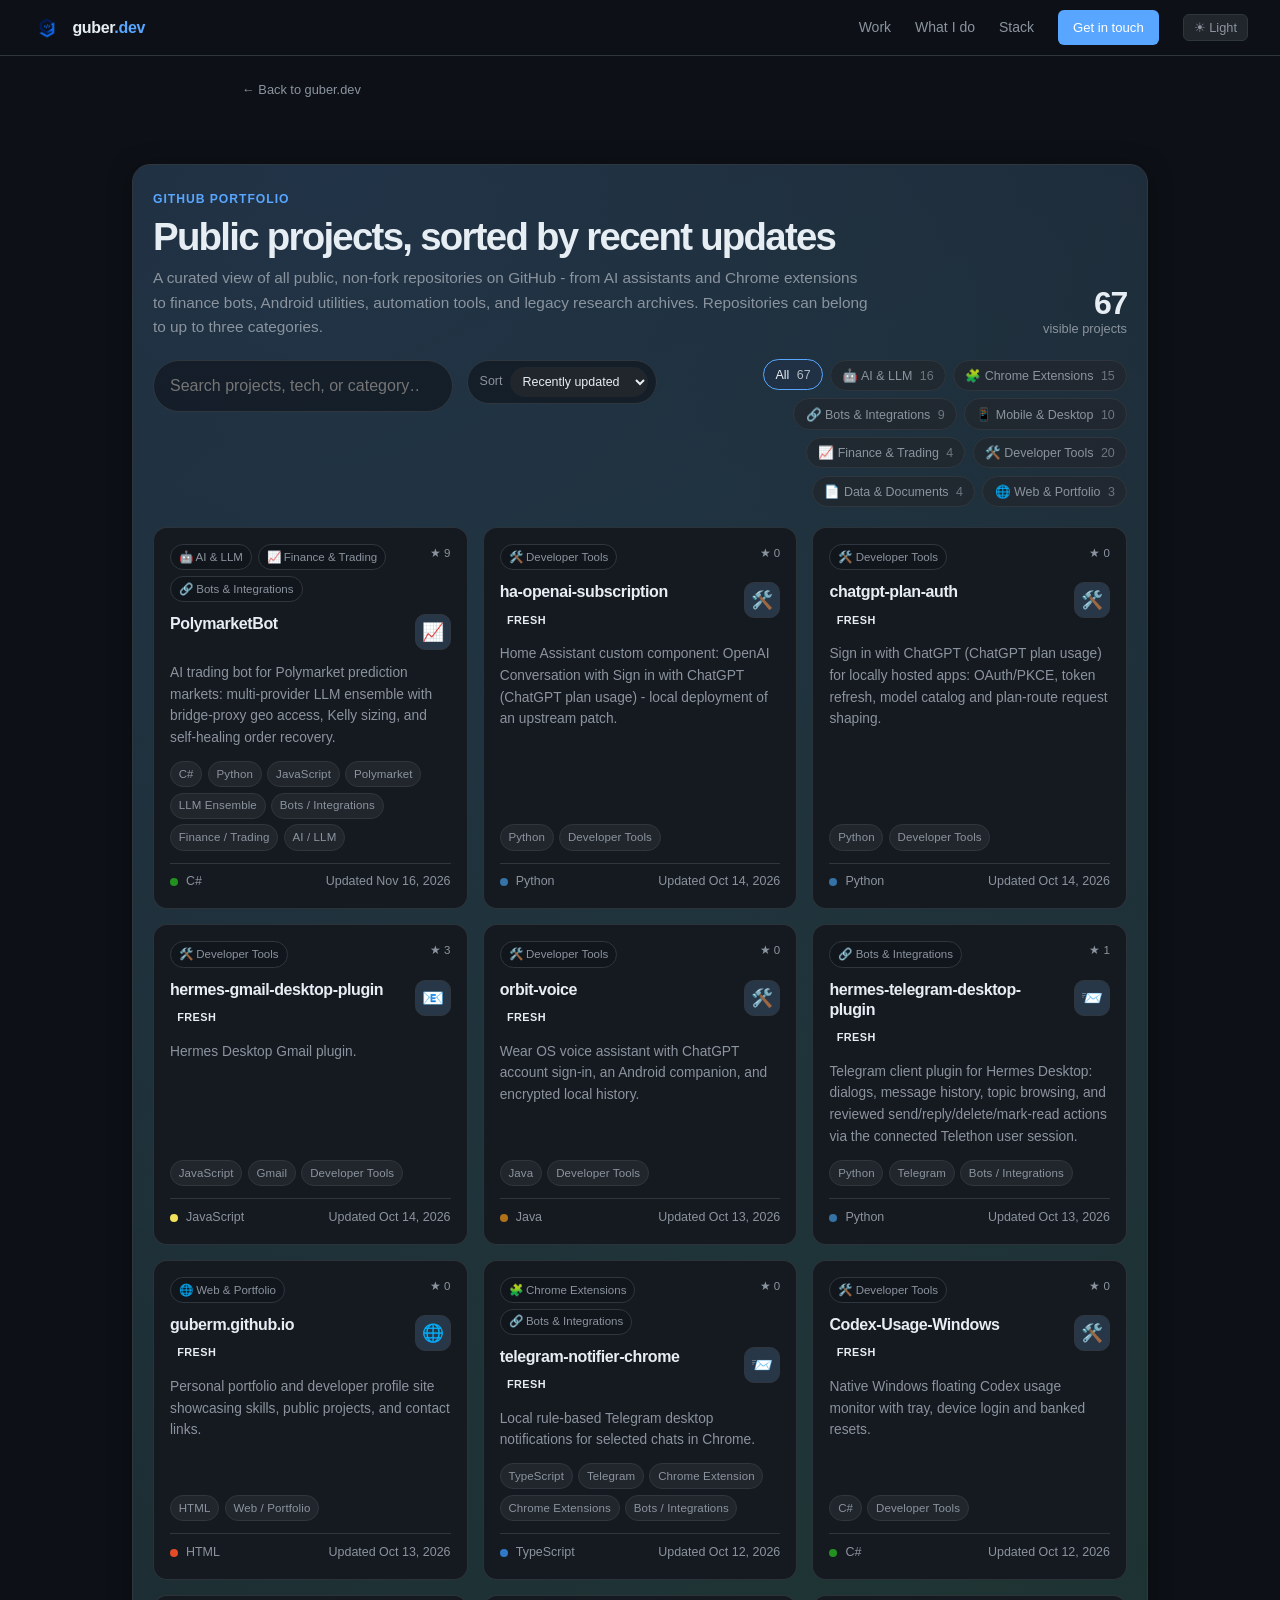
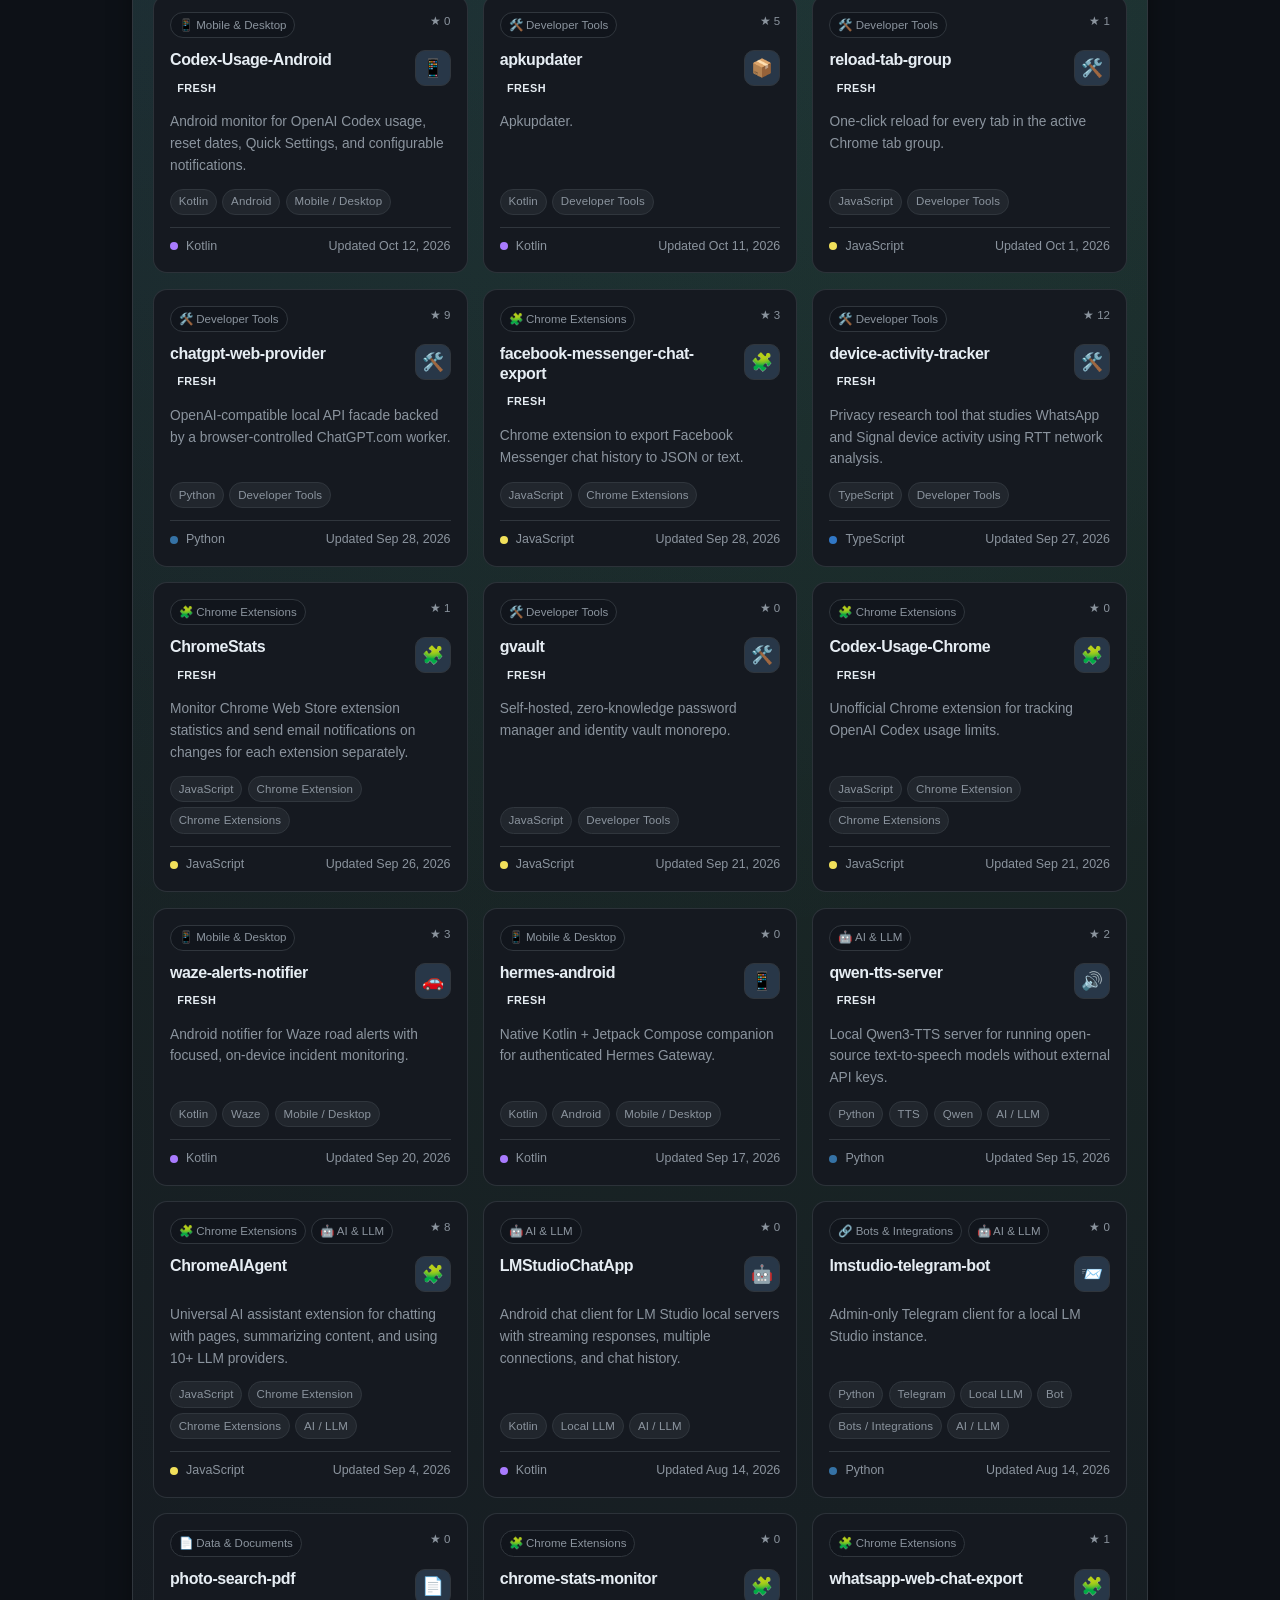
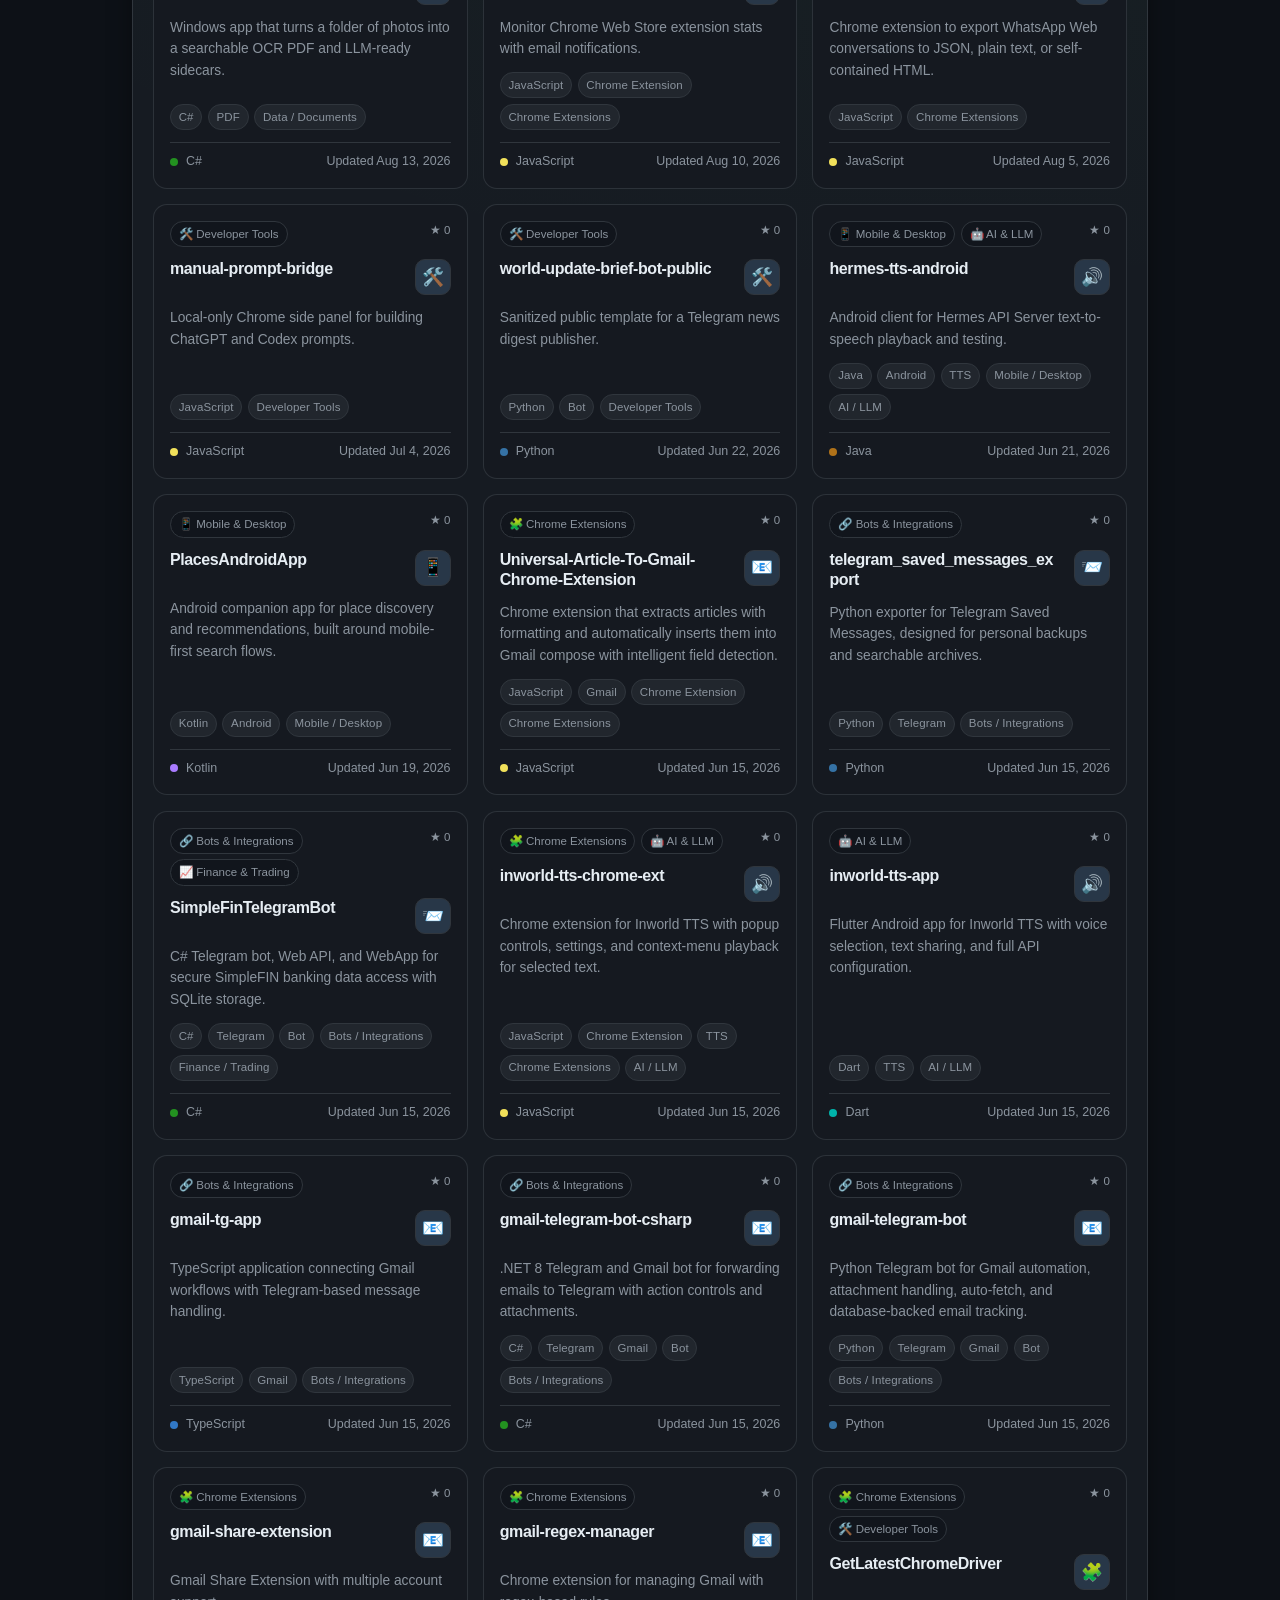
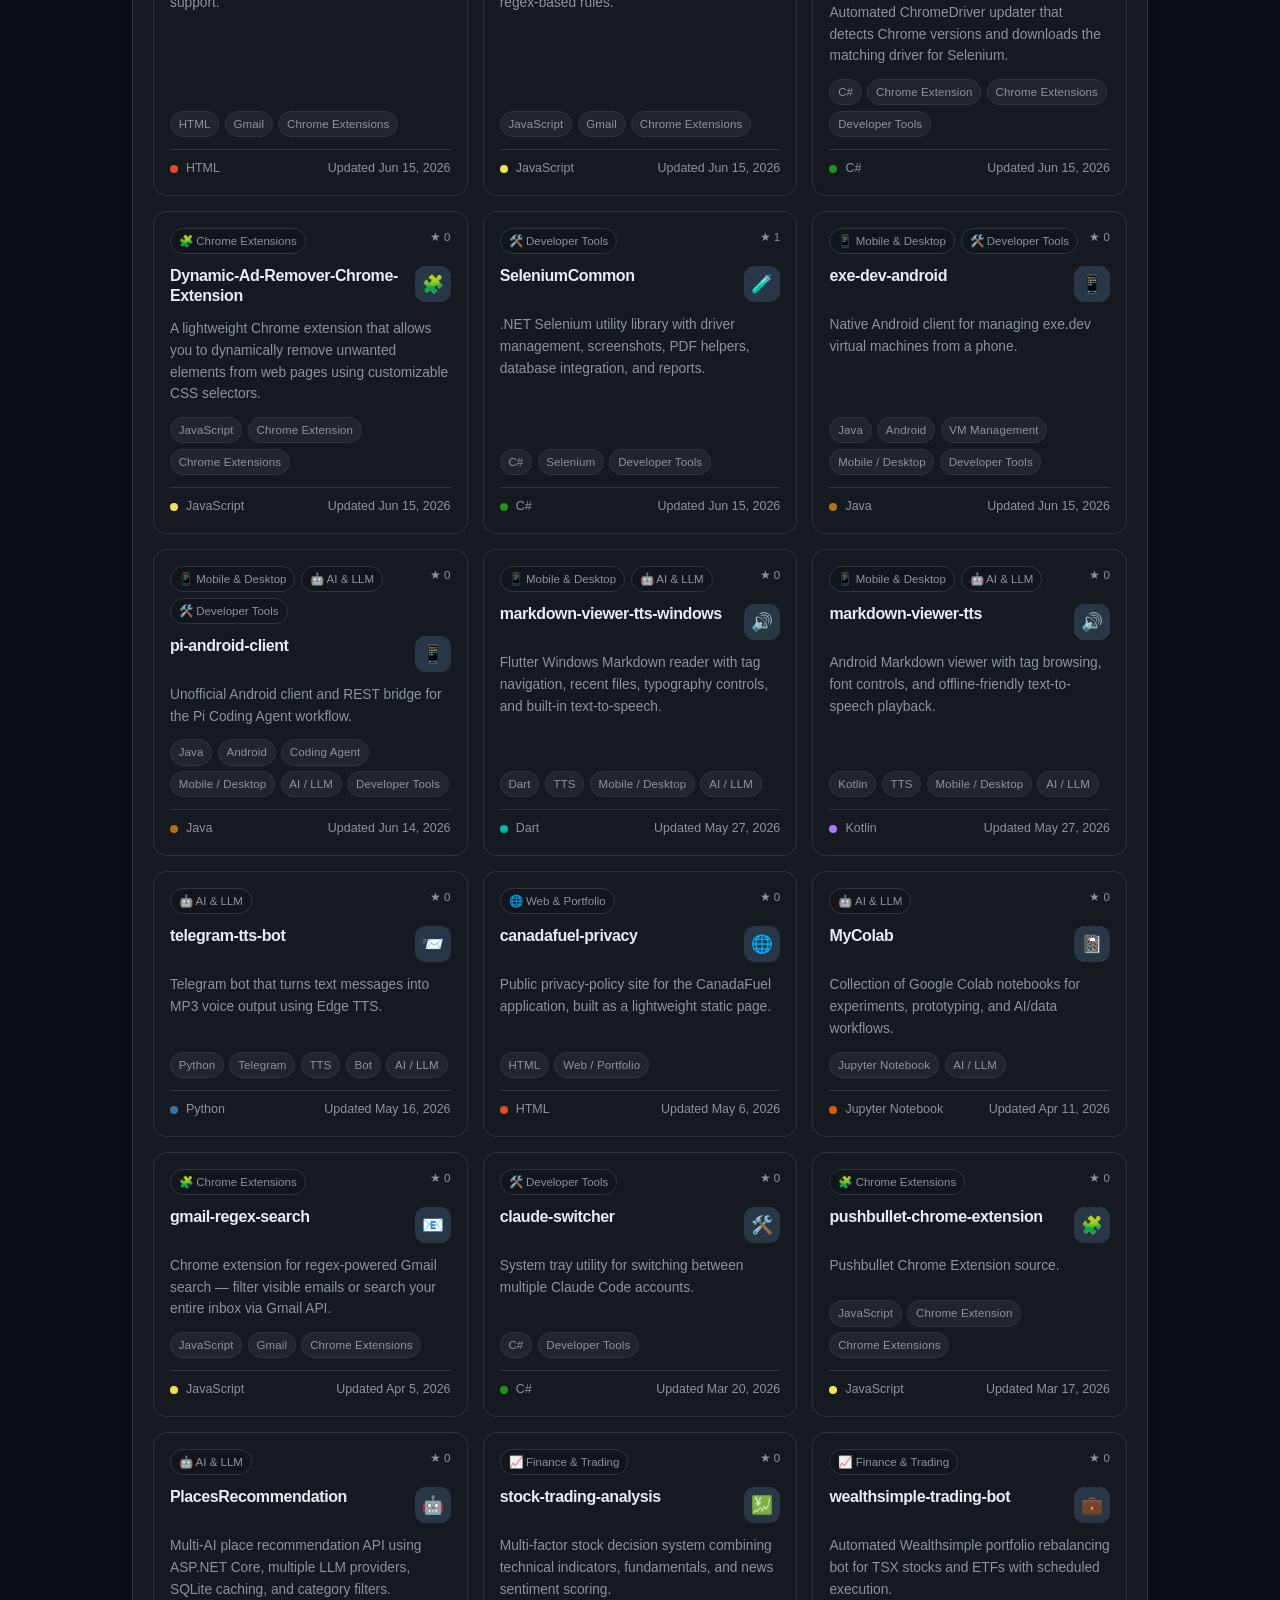
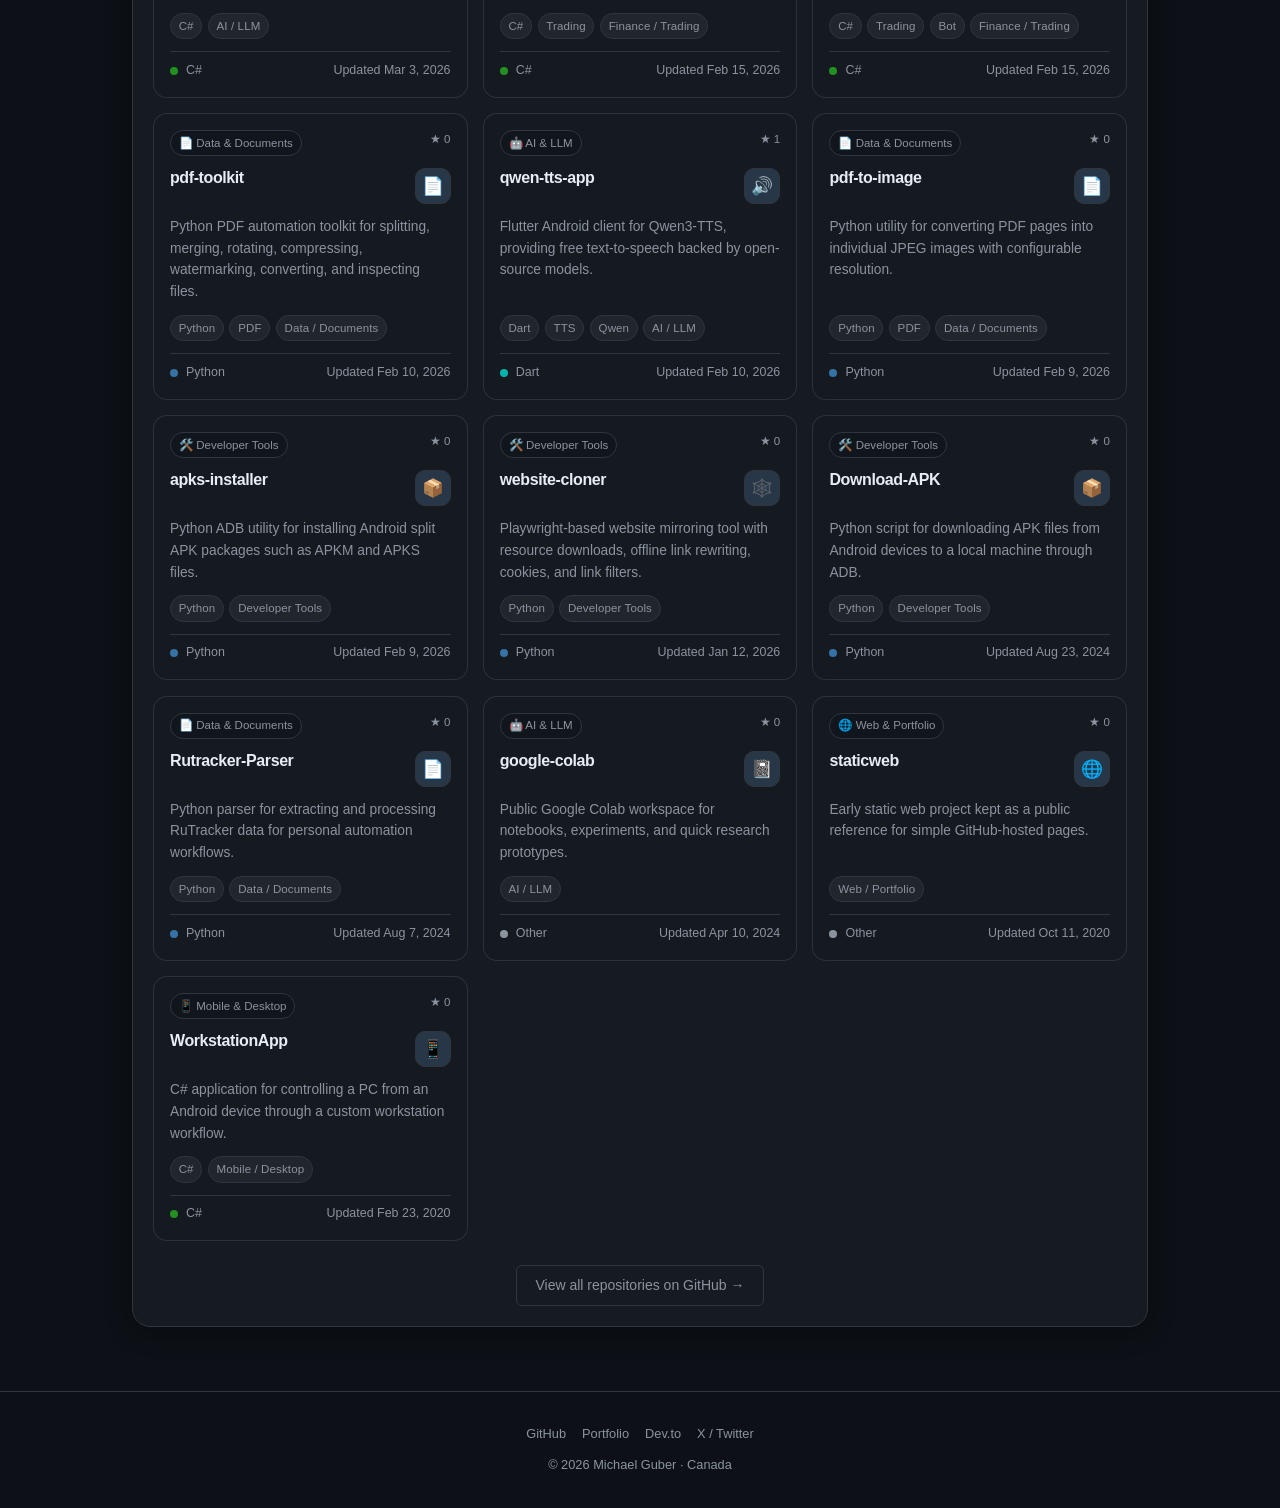
==== projects/index.html @ ce09d911 "Restructure the site around a potential client The single 151 KB page mixed a consulting offer, a pr" ====
<!DOCTYPE html>
<html lang="en" data-theme="dark">
<head>
  <meta charset="UTF-8">
  <title>Open-source projects — Michael Guber (guberm)</title>
  <meta name="description" content="67 public, non-fork repositories by Michael Guber (guberm) — AI assistants, Chrome extensions, finance bots, Android utilities, automation tools and legacy research archives.">
  <meta name="robots" content="index, follow">
  <meta name="viewport" content="width=device-width, initial-scale=1">
  <link rel="canonical" href="https://guber.dev/projects/">
  <meta property="og:title" content="Open-source projects — Michael Guber">
  <meta property="og:description" content="67 public repositories: AI assistants, Chrome extensions, bots, Android utilities and automation tools.">
  <meta property="og:type" content="website">
  <meta property="og:url" content="https://guber.dev/projects/">
  <meta name="theme-color" content="#0d1117">
  <link rel="icon" type="image/x-icon" href="/assets/favicon.ico">
  <link rel="icon" type="image/png" sizes="32x32" href="/assets/favicon-32x32.png">
  <link rel="icon" type="image/png" sizes="16x16" href="/assets/favicon-16x16.png">
  <link rel="apple-touch-icon" sizes="180x180" href="/assets/apple-touch-icon.png">
  <link rel="stylesheet" href="/assets/site.css">
</head>
<body>

<!-- HEADER -->
<header>
  <a class="logo" href="/" aria-label="guber.dev home">
    <img class="logo-mark" src="/assets/guber-dev-mark-64.png" alt="">
    <span class="logo-text">guber<span>.dev</span></span>
  </a>
  <nav>
    <a href="/#work">Work</a>
    <a href="/#what-i-do">What I do</a>
    <a href="/#stack">Stack</a>
    <a class="btn btn-primary header-cta" href="/#contact">Get in touch</a>
    <button class="theme-btn" id="themeToggle" title="Toggle theme">☀ Light</button>
  </nav>
</header>

<div class="breadcrumb"><a href="/">← Back to guber.dev</a></div>

<section class="section" id="projects">
  <div class="projects-shell">
    <div class="projects-intro">
      <div>
        <div class="projects-kicker">GitHub portfolio</div>
        <h1 class="projects-heading">Public projects, sorted by recent updates</h1>
        <p class="projects-copy">A curated view of all public, non-fork repositories on GitHub - from AI assistants and Chrome extensions to finance bots, Android utilities, automation tools, and legacy research archives. Repositories can belong to up to three categories.</p>
      </div>
      <div class="projects-stat"><strong id="projectCounter">67</strong> visible projects</div>
    </div>
    <div class="project-controls">
      <input class="project-search" id="projectSearch" type="search" placeholder="Search projects, tech, or category…" aria-label="Search projects">
      <label class="project-sort" for="projectSort">
        <span>Sort</span>
        <select id="projectSort" aria-label="Sort projects">
          <option value="updated" selected>Recently updated</option>
          <option value="stars">Most starred</option>
          <option value="name">Name A-Z</option>
          <option value="category">Category</option>
        </select>
      </label>
      <div class="project-filters" aria-label="Project category filters">
        <button class="project-filter active" type="button" data-filter="all" aria-pressed="true">All <span>67</span></button>
        <button class="project-filter" type="button" data-filter="ai-llm" aria-pressed="false">🤖 AI &amp; LLM <span>16</span></button>
        <button class="project-filter" type="button" data-filter="chrome-extensions" aria-pressed="false">🧩 Chrome Extensions <span>15</span></button>
        <button class="project-filter" type="button" data-filter="bots-integrations" aria-pressed="false">🔗 Bots &amp; Integrations <span>9</span></button>
        <button class="project-filter" type="button" data-filter="mobile-desktop" aria-pressed="false">📱 Mobile &amp; Desktop <span>10</span></button>
        <button class="project-filter" type="button" data-filter="finance-trading" aria-pressed="false">📈 Finance &amp; Trading <span>4</span></button>
        <button class="project-filter" type="button" data-filter="developer-tools" aria-pressed="false">🛠️ Developer Tools <span>20</span></button>
        <button class="project-filter" type="button" data-filter="data-documents" aria-pressed="false">📄 Data &amp; Documents <span>4</span></button>
        <button class="project-filter" type="button" data-filter="web-portfolio" aria-pressed="false">🌐 Web &amp; Portfolio <span>3</span></button>
      </div>
    </div>
    <div class="projects-grid" id="projectsGrid">
    <a class="project-card" href="https://github.com/guberm/ha-openai-subscription" target="_blank" rel="noopener" data-categories="developer-tools" data-primary-category="developer-tools" data-category-order="5" data-updated="1791986041" data-stars="0" data-name="ha-openai-subscription" data-search="ha-openai-subscription developer tools home assistant custom component: openai conversation with sign in with chatgpt (chatgpt plan usage) - local deployment of an upstream patch. python python developer tools">
      <div class="project-topline">
        <div class="project-categories">
        <span class="project-category">🛠️ Developer Tools</span>
        </div>
        <span class="project-stars">★ 0</span>
      </div>
      <div class="project-header">
        <div>
          <div class="project-name">ha-openai-subscription</div>
          <span class="project-badge">Fresh</span>
        </div>
        <div class="project-icon">🛠️</div>
      </div>
      <div class="project-desc">Home Assistant custom component: OpenAI Conversation with Sign in with ChatGPT (ChatGPT plan usage) - local deployment of an upstream patch.</div>
      <div class="project-tags">
        <span class="tag">Python</span>
        <span class="tag">Developer Tools</span>
      </div>
      <div class="project-footer">
        <span class="lang-label"><span class="lang-dot" style="background:#3572A5"></span>Python</span>
        <span>Updated Oct 14, 2026</span>
      </div>
    </a>
    <a class="project-card" href="https://github.com/guberm/chatgpt-plan-auth" target="_blank" rel="noopener" data-categories="developer-tools" data-primary-category="developer-tools" data-category-order="5" data-updated="1791985609" data-stars="0" data-name="chatgpt-plan-auth" data-search="chatgpt-plan-auth developer tools sign in with chatgpt (chatgpt plan usage) for locally hosted apps: oauth/pkce, token refresh, model catalog and plan-route request shaping. python python developer tools">
      <div class="project-topline">
        <div class="project-categories">
        <span class="project-category">🛠️ Developer Tools</span>
        </div>
        <span class="project-stars">★ 0</span>
      </div>
      <div class="project-header">
        <div>
          <div class="project-name">chatgpt-plan-auth</div>
          <span class="project-badge">Fresh</span>
        </div>
        <div class="project-icon">🛠️</div>
      </div>
      <div class="project-desc">Sign in with ChatGPT (ChatGPT plan usage) for locally hosted apps: OAuth/PKCE, token refresh, model catalog and plan-route request shaping.</div>
      <div class="project-tags">
        <span class="tag">Python</span>
        <span class="tag">Developer Tools</span>
      </div>
      <div class="project-footer">
        <span class="lang-label"><span class="lang-dot" style="background:#3572A5"></span>Python</span>
        <span>Updated Oct 14, 2026</span>
      </div>
    </a>
    <a class="project-card" href="https://github.com/guberm/hermes-gmail-desktop-plugin" target="_blank" rel="noopener" data-categories="developer-tools" data-primary-category="developer-tools" data-category-order="5" data-updated="1791946878" data-stars="3" data-name="hermes-gmail-desktop-plugin" data-search="hermes-gmail-desktop-plugin developer tools hermes desktop gmail plugin. javascript javascript gmail developer tools">
      <div class="project-topline">
        <div class="project-categories">
        <span class="project-category">🛠️ Developer Tools</span>
        </div>
        <span class="project-stars">★ 3</span>
      </div>
      <div class="project-header">
        <div>
          <div class="project-name">hermes-gmail-desktop-plugin</div>
          <span class="project-badge">Fresh</span>
        </div>
        <div class="project-icon">📧</div>
      </div>
      <div class="project-desc">Hermes Desktop Gmail plugin.</div>
      <div class="project-tags">
        <span class="tag">JavaScript</span>
        <span class="tag">Gmail</span>
        <span class="tag">Developer Tools</span>
      </div>
      <div class="project-footer">
        <span class="lang-label"><span class="lang-dot" style="background:#F1E05A"></span>JavaScript</span>
        <span>Updated Oct 14, 2026</span>
      </div>
    </a>
    <a class="project-card" href="https://github.com/guberm/orbit-voice" target="_blank" rel="noopener" data-categories="developer-tools" data-primary-category="developer-tools" data-category-order="5" data-updated="1791927469" data-stars="0" data-name="orbit-voice" data-search="orbit-voice developer tools wear os voice assistant with chatgpt account sign-in, an android companion, and encrypted local history. java java developer tools">
      <div class="project-topline">
        <div class="project-categories">
        <span class="project-category">🛠️ Developer Tools</span>
        </div>
        <span class="project-stars">★ 0</span>
      </div>
      <div class="project-header">
        <div>
          <div class="project-name">orbit-voice</div>
          <span class="project-badge">Fresh</span>
        </div>
        <div class="project-icon">🛠️</div>
      </div>
      <div class="project-desc">Wear OS voice assistant with ChatGPT account sign-in, an Android companion, and encrypted local history.</div>
      <div class="project-tags">
        <span class="tag">Java</span>
        <span class="tag">Developer Tools</span>
      </div>
      <div class="project-footer">
        <span class="lang-label"><span class="lang-dot" style="background:#b07219"></span>Java</span>
        <span>Updated Oct 13, 2026</span>
      </div>
    </a>
    <a class="project-card" href="https://github.com/guberm/hermes-telegram-desktop-plugin" target="_blank" rel="noopener" data-categories="bots-integrations" data-primary-category="bots-integrations" data-category-order="2" data-updated="1791916152" data-stars="1" data-name="hermes-telegram-desktop-plugin" data-search="hermes-telegram-desktop-plugin bots &amp; integrations telegram client plugin for hermes desktop: dialogs, message history, topic browsing, and reviewed send/reply/delete/mark-read actions via the connected telethon user session. python python telegram bots / integrations">
      <div class="project-topline">
        <div class="project-categories">
        <span class="project-category">🔗 Bots &amp; Integrations</span>
        </div>
        <span class="project-stars">★ 1</span>
      </div>
      <div class="project-header">
        <div>
          <div class="project-name">hermes-telegram-desktop-plugin</div>
          <span class="project-badge">Fresh</span>
        </div>
        <div class="project-icon">📨</div>
      </div>
      <div class="project-desc">Telegram client plugin for Hermes Desktop: dialogs, message history, topic browsing, and reviewed send/reply/delete/mark-read actions via the connected Telethon user session.</div>
      <div class="project-tags">
        <span class="tag">Python</span>
        <span class="tag">Telegram</span>
        <span class="tag">Bots / Integrations</span>
      </div>
      <div class="project-footer">
        <span class="lang-label"><span class="lang-dot" style="background:#3572A5"></span>Python</span>
        <span>Updated Oct 13, 2026</span>
      </div>
    </a>
    <a class="project-card" href="https://github.com/guberm/guberm.github.io" target="_blank" rel="noopener" data-categories="web-portfolio" data-primary-category="web-portfolio" data-category-order="7" data-updated="1791916061" data-stars="0" data-name="guberm.github.io" data-search="guberm.github.io web &amp; portfolio personal portfolio and developer profile site showcasing skills, public projects, and contact links. html html web / portfolio">
      <div class="project-topline">
        <div class="project-categories">
        <span class="project-category">🌐 Web &amp; Portfolio</span>
        </div>
        <span class="project-stars">★ 0</span>
      </div>
      <div class="project-header">
        <div>
          <div class="project-name">guberm.github.io</div>
          <span class="project-badge">Fresh</span>
        </div>
        <div class="project-icon">🌐</div>
      </div>
      <div class="project-desc">Personal portfolio and developer profile site showcasing skills, public projects, and contact links.</div>
      <div class="project-tags">
        <span class="tag">HTML</span>
        <span class="tag">Web / Portfolio</span>
      </div>
      <div class="project-footer">
        <span class="lang-label"><span class="lang-dot" style="background:#e34c26"></span>HTML</span>
        <span>Updated Oct 13, 2026</span>
      </div>
    </a>
    <a class="project-card" href="https://github.com/guberm/telegram-notifier-chrome" target="_blank" rel="noopener" data-categories="chrome-extensions bots-integrations" data-primary-category="chrome-extensions" data-category-order="1" data-updated="1791836837" data-stars="0" data-name="telegram-notifier-chrome" data-search="telegram-notifier-chrome chrome extensions bots &amp; integrations local rule-based telegram desktop notifications for selected chats in chrome. typescript typescript telegram chrome extension chrome extensions bots / integrations">
      <div class="project-topline">
        <div class="project-categories">
        <span class="project-category">🧩 Chrome Extensions</span>
        <span class="project-category">🔗 Bots &amp; Integrations</span>
        </div>
        <span class="project-stars">★ 0</span>
      </div>
      <div class="project-header">
        <div>
          <div class="project-name">telegram-notifier-chrome</div>
          <span class="project-badge">Fresh</span>
        </div>
        <div class="project-icon">📨</div>
      </div>
      <div class="project-desc">Local rule-based Telegram desktop notifications for selected chats in Chrome.</div>
      <div class="project-tags">
        <span class="tag">TypeScript</span>
        <span class="tag">Telegram</span>
        <span class="tag">Chrome Extension</span>
        <span class="tag">Chrome Extensions</span>
        <span class="tag">Bots / Integrations</span>
      </div>
      <div class="project-footer">
        <span class="lang-label"><span class="lang-dot" style="background:#3178c6"></span>TypeScript</span>
        <span>Updated Oct 12, 2026</span>
      </div>
    </a>
    <a class="project-card" href="https://github.com/guberm/Codex-Usage-Windows" target="_blank" rel="noopener" data-categories="developer-tools" data-primary-category="developer-tools" data-category-order="5" data-updated="1791836811" data-stars="0" data-name="codex-usage-windows" data-search="codex-usage-windows developer tools native windows floating codex usage monitor with tray, device login and banked resets. c# c# developer tools">
      <div class="project-topline">
        <div class="project-categories">
        <span class="project-category">🛠️ Developer Tools</span>
        </div>
        <span class="project-stars">★ 0</span>
      </div>
      <div class="project-header">
        <div>
          <div class="project-name">Codex-Usage-Windows</div>
          <span class="project-badge">Fresh</span>
        </div>
        <div class="project-icon">🛠️</div>
      </div>
      <div class="project-desc">Native Windows floating Codex usage monitor with tray, device login and banked resets.</div>
      <div class="project-tags">
        <span class="tag">C#</span>
        <span class="tag">Developer Tools</span>
      </div>
      <div class="project-footer">
        <span class="lang-label"><span class="lang-dot" style="background:#239120"></span>C#</span>
        <span>Updated Oct 12, 2026</span>
      </div>
    </a>
    <a class="project-card" href="https://github.com/guberm/Codex-Usage-Android" target="_blank" rel="noopener" data-categories="mobile-desktop" data-primary-category="mobile-desktop" data-category-order="3" data-updated="1791836787" data-stars="0" data-name="codex-usage-android" data-search="codex-usage-android mobile &amp; desktop android monitor for openai codex usage, reset dates, quick settings, and configurable notifications. kotlin kotlin android mobile / desktop">
      <div class="project-topline">
        <div class="project-categories">
        <span class="project-category">📱 Mobile &amp; Desktop</span>
        </div>
        <span class="project-stars">★ 0</span>
      </div>
      <div class="project-header">
        <div>
          <div class="project-name">Codex-Usage-Android</div>
          <span class="project-badge">Fresh</span>
        </div>
        <div class="project-icon">📱</div>
      </div>
      <div class="project-desc">Android monitor for OpenAI Codex usage, reset dates, Quick Settings, and configurable notifications.</div>
      <div class="project-tags">
        <span class="tag">Kotlin</span>
        <span class="tag">Android</span>
        <span class="tag">Mobile / Desktop</span>
      </div>
      <div class="project-footer">
        <span class="lang-label"><span class="lang-dot" style="background:#A97BFF"></span>Kotlin</span>
        <span>Updated Oct 12, 2026</span>
      </div>
    </a>
    <a class="project-card" href="https://github.com/guberm/apkupdater" target="_blank" rel="noopener" data-categories="developer-tools" data-primary-category="developer-tools" data-category-order="5" data-updated="1791730343" data-stars="5" data-name="apkupdater" data-search="apkupdater developer tools apkupdater. kotlin kotlin developer tools">
      <div class="project-topline">
        <div class="project-categories">
        <span class="project-category">🛠️ Developer Tools</span>
        </div>
        <span class="project-stars">★ 5</span>
      </div>
      <div class="project-header">
        <div>
          <div class="project-name">apkupdater</div>
          <span class="project-badge">Fresh</span>
        </div>
        <div class="project-icon">📦</div>
      </div>
      <div class="project-desc">Apkupdater.</div>
      <div class="project-tags">
        <span class="tag">Kotlin</span>
        <span class="tag">Developer Tools</span>
      </div>
      <div class="project-footer">
        <span class="lang-label"><span class="lang-dot" style="background:#A97BFF"></span>Kotlin</span>
        <span>Updated Oct 11, 2026</span>
      </div>
    </a>
    <a class="project-card" href="https://github.com/guberm/PolymarketBot" target="_blank" rel="noopener" data-categories="bots-integrations finance-trading ai-llm" data-primary-category="finance-trading" data-category-order="4" data-updated="1794788537" data-stars="9" data-name="polymarketbot" data-search="polymarketbot bots &amp; integrations finance &amp; trading ai &amp; llm ai trading bot for polymarket prediction markets: multi-provider llm ensemble with bridge-proxy geo access, kelly sizing, and self-healing order recovery. c# python javascript c# python javascript bots / integrations finance / trading ai / llm">
      <div class="project-topline">
        <div class="project-categories">
        <span class="project-category">🤖 AI &amp; LLM</span>
        <span class="project-category">📈 Finance &amp; Trading</span>
        <span class="project-category">🔗 Bots &amp; Integrations</span>
        </div>
        <span class="project-stars">★ 9</span>
      </div>
      <div class="project-header">
        <div>
          <div class="project-name">PolymarketBot</div>
        </div>
        <div class="project-icon">📈</div>
      </div>
      <div class="project-desc">AI trading bot for Polymarket prediction markets: multi-provider LLM ensemble with bridge-proxy geo access, Kelly sizing, and self-healing order recovery.</div>
      <div class="project-tags">
        <span class="tag">C#</span>
        <span class="tag">Python</span>
        <span class="tag">JavaScript</span>
        <span class="tag">Polymarket</span>
        <span class="tag">LLM Ensemble</span>
        <span class="tag">Bots / Integrations</span>
        <span class="tag">Finance / Trading</span>
        <span class="tag">AI / LLM</span>
      </div>
      <div class="project-footer">
        <span class="lang-label"><span class="lang-dot" style="background:#239120"></span>C#</span>
        <span>Updated Nov 16, 2026</span>
      </div>
    </a>
    <a class="project-card" href="https://github.com/guberm/reload-tab-group" target="_blank" rel="noopener" data-categories="developer-tools" data-primary-category="developer-tools" data-category-order="5" data-updated="1790820092" data-stars="1" data-name="reload-tab-group" data-search="reload-tab-group developer tools one-click reload for every tab in the active chrome tab group. javascript javascript developer tools">
      <div class="project-topline">
        <div class="project-categories">
        <span class="project-category">🛠️ Developer Tools</span>
        </div>
        <span class="project-stars">★ 1</span>
      </div>
      <div class="project-header">
        <div>
          <div class="project-name">reload-tab-group</div>
          <span class="project-badge">Fresh</span>
        </div>
        <div class="project-icon">🛠️</div>
      </div>
      <div class="project-desc">One-click reload for every tab in the active Chrome tab group.</div>
      <div class="project-tags">
        <span class="tag">JavaScript</span>
        <span class="tag">Developer Tools</span>
      </div>
      <div class="project-footer">
        <span class="lang-label"><span class="lang-dot" style="background:#F1E05A"></span>JavaScript</span>
        <span>Updated Oct 1, 2026</span>
      </div>
    </a>
    <a class="project-card" href="https://github.com/guberm/chatgpt-web-provider" target="_blank" rel="noopener" data-categories="developer-tools" data-primary-category="developer-tools" data-category-order="5" data-updated="1790627015" data-stars="9" data-name="chatgpt-web-provider" data-search="chatgpt-web-provider developer tools openai-compatible local api facade backed by a browser-controlled chatgpt.com worker. python python developer tools">
      <div class="project-topline">
        <div class="project-categories">
        <span class="project-category">🛠️ Developer Tools</span>
        </div>
        <span class="project-stars">★ 9</span>
      </div>
      <div class="project-header">
        <div>
          <div class="project-name">chatgpt-web-provider</div>
          <span class="project-badge">Fresh</span>
        </div>
        <div class="project-icon">🛠️</div>
      </div>
      <div class="project-desc">OpenAI-compatible local API facade backed by a browser-controlled ChatGPT.com worker.</div>
      <div class="project-tags">
        <span class="tag">Python</span>
        <span class="tag">Developer Tools</span>
      </div>
      <div class="project-footer">
        <span class="lang-label"><span class="lang-dot" style="background:#3572A5"></span>Python</span>
        <span>Updated Sep 28, 2026</span>
      </div>
    </a>
    <a class="project-card" href="https://github.com/guberm/facebook-messenger-chat-export" target="_blank" rel="noopener" data-categories="chrome-extensions" data-primary-category="chrome-extensions" data-category-order="1" data-updated="1790586111" data-stars="3" data-name="facebook-messenger-chat-export" data-search="facebook-messenger-chat-export chrome extensions chrome extension to export facebook messenger chat history to json or text. javascript javascript chrome extensions">
      <div class="project-topline">
        <div class="project-categories">
        <span class="project-category">🧩 Chrome Extensions</span>
        </div>
        <span class="project-stars">★ 3</span>
      </div>
      <div class="project-header">
        <div>
          <div class="project-name">facebook-messenger-chat-export</div>
          <span class="project-badge">Fresh</span>
        </div>
        <div class="project-icon">🧩</div>
      </div>
      <div class="project-desc">Chrome extension to export Facebook Messenger chat history to JSON or text.</div>
      <div class="project-tags">
        <span class="tag">JavaScript</span>
        <span class="tag">Chrome Extensions</span>
      </div>
      <div class="project-footer">
        <span class="lang-label"><span class="lang-dot" style="background:#F1E05A"></span>JavaScript</span>
        <span>Updated Sep 28, 2026</span>
      </div>
    </a>
    <a class="project-card" href="https://github.com/guberm/device-activity-tracker" target="_blank" rel="noopener" data-categories="developer-tools" data-primary-category="developer-tools" data-category-order="5" data-updated="1790470265" data-stars="12" data-name="device-activity-tracker" data-search="device-activity-tracker developer tools privacy research tool that studies whatsapp and signal device activity using rtt network analysis. typescript typescript developer tools">
      <div class="project-topline">
        <div class="project-categories">
        <span class="project-category">🛠️ Developer Tools</span>
        </div>
        <span class="project-stars">★ 12</span>
      </div>
      <div class="project-header">
        <div>
          <div class="project-name">device-activity-tracker</div>
          <span class="project-badge">Fresh</span>
        </div>
        <div class="project-icon">🛠️</div>
      </div>
      <div class="project-desc">Privacy research tool that studies WhatsApp and Signal device activity using RTT network analysis.</div>
      <div class="project-tags">
        <span class="tag">TypeScript</span>
        <span class="tag">Developer Tools</span>
      </div>
      <div class="project-footer">
        <span class="lang-label"><span class="lang-dot" style="background:#3178c6"></span>TypeScript</span>
        <span>Updated Sep 27, 2026</span>
      </div>
    </a>
    <a class="project-card" href="https://github.com/guberm/ChromeStats" target="_blank" rel="noopener" data-categories="chrome-extensions" data-primary-category="chrome-extensions" data-category-order="1" data-updated="1790462913" data-stars="1" data-name="chromestats" data-search="chromestats chrome extensions monitor chrome web store extension statistics and send email notifications on changes for each extension separately. javascript javascript chrome extension chrome extensions">
      <div class="project-topline">
        <div class="project-categories">
        <span class="project-category">🧩 Chrome Extensions</span>
        </div>
        <span class="project-stars">★ 1</span>
      </div>
      <div class="project-header">
        <div>
          <div class="project-name">ChromeStats</div>
          <span class="project-badge">Fresh</span>
        </div>
        <div class="project-icon">🧩</div>
      </div>
      <div class="project-desc">Monitor Chrome Web Store extension statistics and send email notifications on changes for each extension separately.</div>
      <div class="project-tags">
        <span class="tag">JavaScript</span>
        <span class="tag">Chrome Extension</span>
        <span class="tag">Chrome Extensions</span>
      </div>
      <div class="project-footer">
        <span class="lang-label"><span class="lang-dot" style="background:#F1E05A"></span>JavaScript</span>
        <span>Updated Sep 26, 2026</span>
      </div>
    </a>
    <a class="project-card" href="https://github.com/guberm/gvault" target="_blank" rel="noopener" data-categories="developer-tools" data-primary-category="developer-tools" data-category-order="5" data-updated="1790009040" data-stars="0" data-name="gvault" data-search="gvault developer tools self-hosted, zero-knowledge password manager and identity vault monorepo. javascript javascript developer tools">
      <div class="project-topline">
        <div class="project-categories">
        <span class="project-category">🛠️ Developer Tools</span>
        </div>
        <span class="project-stars">★ 0</span>
      </div>
      <div class="project-header">
        <div>
          <div class="project-name">gvault</div>
          <span class="project-badge">Fresh</span>
        </div>
        <div class="project-icon">🛠️</div>
      </div>
      <div class="project-desc">Self-hosted, zero-knowledge password manager and identity vault monorepo.</div>
      <div class="project-tags">
        <span class="tag">JavaScript</span>
        <span class="tag">Developer Tools</span>
      </div>
      <div class="project-footer">
        <span class="lang-label"><span class="lang-dot" style="background:#F1E05A"></span>JavaScript</span>
        <span>Updated Sep 21, 2026</span>
      </div>
    </a>
    <a class="project-card" href="https://github.com/guberm/Codex-Usage-Chrome" target="_blank" rel="noopener" data-categories="chrome-extensions" data-primary-category="chrome-extensions" data-category-order="1" data-updated="1790009035" data-stars="0" data-name="codex-usage-chrome" data-search="codex-usage-chrome chrome extensions unofficial chrome extension for tracking openai codex usage limits. javascript javascript chrome extension chrome extensions">
      <div class="project-topline">
        <div class="project-categories">
        <span class="project-category">🧩 Chrome Extensions</span>
        </div>
        <span class="project-stars">★ 0</span>
      </div>
      <div class="project-header">
        <div>
          <div class="project-name">Codex-Usage-Chrome</div>
          <span class="project-badge">Fresh</span>
        </div>
        <div class="project-icon">🧩</div>
      </div>
      <div class="project-desc">Unofficial Chrome extension for tracking OpenAI Codex usage limits.</div>
      <div class="project-tags">
        <span class="tag">JavaScript</span>
        <span class="tag">Chrome Extension</span>
        <span class="tag">Chrome Extensions</span>
      </div>
      <div class="project-footer">
        <span class="lang-label"><span class="lang-dot" style="background:#F1E05A"></span>JavaScript</span>
        <span>Updated Sep 21, 2026</span>
      </div>
    </a>
    <a class="project-card" href="https://github.com/guberm/waze-alerts-notifier" target="_blank" rel="noopener" data-categories="mobile-desktop" data-primary-category="mobile-desktop" data-category-order="3" data-updated="1789937963" data-stars="3" data-name="waze-alerts-notifier" data-search="waze-alerts-notifier mobile &amp; desktop android notifier for waze road alerts with focused, on-device incident monitoring. kotlin kotlin waze mobile / desktop">
      <div class="project-topline">
        <div class="project-categories">
        <span class="project-category">📱 Mobile &amp; Desktop</span>
        </div>
        <span class="project-stars">★ 3</span>
      </div>
      <div class="project-header">
        <div>
          <div class="project-name">waze-alerts-notifier</div>
          <span class="project-badge">Fresh</span>
        </div>
        <div class="project-icon">🚗</div>
      </div>
      <div class="project-desc">Android notifier for Waze road alerts with focused, on-device incident monitoring.</div>
      <div class="project-tags">
        <span class="tag">Kotlin</span>
        <span class="tag">Waze</span>
        <span class="tag">Mobile / Desktop</span>
      </div>
      <div class="project-footer">
        <span class="lang-label"><span class="lang-dot" style="background:#A97BFF"></span>Kotlin</span>
        <span>Updated Sep 20, 2026</span>
      </div>
    </a>
    <a class="project-card" href="https://github.com/guberm/hermes-android" target="_blank" rel="noopener" data-categories="mobile-desktop" data-primary-category="mobile-desktop" data-category-order="3" data-updated="1789669452" data-stars="0" data-name="hermes-android" data-search="hermes-android mobile &amp; desktop native kotlin + jetpack compose companion for authenticated hermes gateway. kotlin kotlin android mobile / desktop">
      <div class="project-topline">
        <div class="project-categories">
        <span class="project-category">📱 Mobile &amp; Desktop</span>
        </div>
        <span class="project-stars">★ 0</span>
      </div>
      <div class="project-header">
        <div>
          <div class="project-name">hermes-android</div>
          <span class="project-badge">Fresh</span>
        </div>
        <div class="project-icon">📱</div>
      </div>
      <div class="project-desc">Native Kotlin + Jetpack Compose companion for authenticated Hermes Gateway.</div>
      <div class="project-tags">
        <span class="tag">Kotlin</span>
        <span class="tag">Android</span>
        <span class="tag">Mobile / Desktop</span>
      </div>
      <div class="project-footer">
        <span class="lang-label"><span class="lang-dot" style="background:#A97BFF"></span>Kotlin</span>
        <span>Updated Sep 17, 2026</span>
      </div>
    </a>
    <a class="project-card" href="https://github.com/guberm/qwen-tts-server" target="_blank" rel="noopener" data-categories="ai-llm" data-primary-category="ai-llm" data-category-order="0" data-updated="1789446554" data-stars="2" data-name="qwen-tts-server" data-search="qwen-tts-server ai &amp; llm local qwen3-tts server for running open-source text-to-speech models without external api keys. python python tts qwen ai / llm">
      <div class="project-topline">
        <div class="project-categories">
        <span class="project-category">🤖 AI &amp; LLM</span>
        </div>
        <span class="project-stars">★ 2</span>
      </div>
      <div class="project-header">
        <div>
          <div class="project-name">qwen-tts-server</div>
          <span class="project-badge">Fresh</span>
        </div>
        <div class="project-icon">🔊</div>
      </div>
      <div class="project-desc">Local Qwen3-TTS server for running open-source text-to-speech models without external API keys.</div>
      <div class="project-tags">
        <span class="tag">Python</span>
        <span class="tag">TTS</span>
        <span class="tag">Qwen</span>
        <span class="tag">AI / LLM</span>
      </div>
      <div class="project-footer">
        <span class="lang-label"><span class="lang-dot" style="background:#3572A5"></span>Python</span>
        <span>Updated Sep 15, 2026</span>
      </div>
    </a>
    <a class="project-card" href="https://github.com/guberm/ChromeAIAgent" target="_blank" rel="noopener" data-categories="chrome-extensions ai-llm" data-primary-category="chrome-extensions" data-category-order="1" data-updated="1788527814" data-stars="8" data-name="chromeaiagent" data-search="chromeaiagent chrome extensions ai &amp; llm universal ai assistant extension for chatting with pages, summarizing content, and using 10+ llm providers. javascript javascript chrome extension chrome extensions ai / llm">
      <div class="project-topline">
        <div class="project-categories">
        <span class="project-category">🧩 Chrome Extensions</span>
        <span class="project-category">🤖 AI &amp; LLM</span>
        </div>
        <span class="project-stars">★ 8</span>
      </div>
      <div class="project-header">
        <div>
          <div class="project-name">ChromeAIAgent</div>
        </div>
        <div class="project-icon">🧩</div>
      </div>
      <div class="project-desc">Universal AI assistant extension for chatting with pages, summarizing content, and using 10+ LLM providers.</div>
      <div class="project-tags">
        <span class="tag">JavaScript</span>
        <span class="tag">Chrome Extension</span>
        <span class="tag">Chrome Extensions</span>
        <span class="tag">AI / LLM</span>
      </div>
      <div class="project-footer">
        <span class="lang-label"><span class="lang-dot" style="background:#F1E05A"></span>JavaScript</span>
        <span>Updated Sep 4, 2026</span>
      </div>
    </a>
    <a class="project-card" href="https://github.com/guberm/LMStudioChatApp" target="_blank" rel="noopener" data-categories="ai-llm" data-primary-category="ai-llm" data-category-order="0" data-updated="1786680960" data-stars="0" data-name="lmstudiochatapp" data-search="lmstudiochatapp ai &amp; llm android chat client for lm studio local servers with streaming responses, multiple connections, and chat history. kotlin kotlin local llm ai / llm">
      <div class="project-topline">
        <div class="project-categories">
        <span class="project-category">🤖 AI &amp; LLM</span>
        </div>
        <span class="project-stars">★ 0</span>
      </div>
      <div class="project-header">
        <div>
          <div class="project-name">LMStudioChatApp</div>
        </div>
        <div class="project-icon">🤖</div>
      </div>
      <div class="project-desc">Android chat client for LM Studio local servers with streaming responses, multiple connections, and chat history.</div>
      <div class="project-tags">
        <span class="tag">Kotlin</span>
        <span class="tag">Local LLM</span>
        <span class="tag">AI / LLM</span>
      </div>
      <div class="project-footer">
        <span class="lang-label"><span class="lang-dot" style="background:#A97BFF"></span>Kotlin</span>
        <span>Updated Aug 14, 2026</span>
      </div>
    </a>
    <a class="project-card" href="https://github.com/guberm/lmstudio-telegram-bot" target="_blank" rel="noopener" data-categories="bots-integrations ai-llm" data-primary-category="bots-integrations" data-category-order="2" data-updated="1786673390" data-stars="0" data-name="lmstudio-telegram-bot" data-search="lmstudio-telegram-bot bots &amp; integrations ai &amp; llm admin-only telegram client for a local lm studio instance. python python telegram local llm bot bots / integrations ai / llm">
      <div class="project-topline">
        <div class="project-categories">
        <span class="project-category">🔗 Bots &amp; Integrations</span>
        <span class="project-category">🤖 AI &amp; LLM</span>
        </div>
        <span class="project-stars">★ 0</span>
      </div>
      <div class="project-header">
        <div>
          <div class="project-name">lmstudio-telegram-bot</div>
        </div>
        <div class="project-icon">📨</div>
      </div>
      <div class="project-desc">Admin-only Telegram client for a local LM Studio instance.</div>
      <div class="project-tags">
        <span class="tag">Python</span>
        <span class="tag">Telegram</span>
        <span class="tag">Local LLM</span>
        <span class="tag">Bot</span>
        <span class="tag">Bots / Integrations</span>
        <span class="tag">AI / LLM</span>
      </div>
      <div class="project-footer">
        <span class="lang-label"><span class="lang-dot" style="background:#3572A5"></span>Python</span>
        <span>Updated Aug 14, 2026</span>
      </div>
    </a>
    <a class="project-card" href="https://github.com/guberm/photo-search-pdf" target="_blank" rel="noopener" data-categories="data-documents" data-primary-category="data-documents" data-category-order="6" data-updated="1786650927" data-stars="0" data-name="photo-search-pdf" data-search="photo-search-pdf data &amp; documents windows app that turns a folder of photos into a searchable ocr pdf and llm-ready sidecars. c# c# pdf data / documents">
      <div class="project-topline">
        <div class="project-categories">
        <span class="project-category">📄 Data &amp; Documents</span>
        </div>
        <span class="project-stars">★ 0</span>
      </div>
      <div class="project-header">
        <div>
          <div class="project-name">photo-search-pdf</div>
        </div>
        <div class="project-icon">📄</div>
      </div>
      <div class="project-desc">Windows app that turns a folder of photos into a searchable OCR PDF and LLM-ready sidecars.</div>
      <div class="project-tags">
        <span class="tag">C#</span>
        <span class="tag">PDF</span>
        <span class="tag">Data / Documents</span>
      </div>
      <div class="project-footer">
        <span class="lang-label"><span class="lang-dot" style="background:#239120"></span>C#</span>
        <span>Updated Aug 13, 2026</span>
      </div>
    </a>
    <a class="project-card" href="https://github.com/guberm/chrome-stats-monitor" target="_blank" rel="noopener" data-categories="chrome-extensions" data-primary-category="chrome-extensions" data-category-order="1" data-updated="1786397650" data-stars="0" data-name="chrome-stats-monitor" data-search="chrome-stats-monitor chrome extensions monitor chrome web store extension stats with email notifications. javascript javascript chrome extension chrome extensions">
      <div class="project-topline">
        <div class="project-categories">
        <span class="project-category">🧩 Chrome Extensions</span>
        </div>
        <span class="project-stars">★ 0</span>
      </div>
      <div class="project-header">
        <div>
          <div class="project-name">chrome-stats-monitor</div>
        </div>
        <div class="project-icon">🧩</div>
      </div>
      <div class="project-desc">Monitor Chrome Web Store extension stats with email notifications.</div>
      <div class="project-tags">
        <span class="tag">JavaScript</span>
        <span class="tag">Chrome Extension</span>
        <span class="tag">Chrome Extensions</span>
      </div>
      <div class="project-footer">
        <span class="lang-label"><span class="lang-dot" style="background:#F1E05A"></span>JavaScript</span>
        <span>Updated Aug 10, 2026</span>
      </div>
    </a>
    <a class="project-card" href="https://github.com/guberm/whatsapp-web-chat-export" target="_blank" rel="noopener" data-categories="chrome-extensions" data-primary-category="chrome-extensions" data-category-order="1" data-updated="1785947164" data-stars="1" data-name="whatsapp-web-chat-export" data-search="whatsapp-web-chat-export chrome extensions chrome extension to export whatsapp web conversations to json, plain text, or self-contained html. javascript javascript chrome extensions">
      <div class="project-topline">
        <div class="project-categories">
        <span class="project-category">🧩 Chrome Extensions</span>
        </div>
        <span class="project-stars">★ 1</span>
      </div>
      <div class="project-header">
        <div>
          <div class="project-name">whatsapp-web-chat-export</div>
        </div>
        <div class="project-icon">🧩</div>
      </div>
      <div class="project-desc">Chrome extension to export WhatsApp Web conversations to JSON, plain text, or self-contained HTML.</div>
      <div class="project-tags">
        <span class="tag">JavaScript</span>
        <span class="tag">Chrome Extensions</span>
      </div>
      <div class="project-footer">
        <span class="lang-label"><span class="lang-dot" style="background:#F1E05A"></span>JavaScript</span>
        <span>Updated Aug 5, 2026</span>
      </div>
    </a>
    <a class="project-card" href="https://github.com/guberm/manual-prompt-bridge" target="_blank" rel="noopener" data-categories="developer-tools" data-primary-category="developer-tools" data-category-order="5" data-updated="1783197831" data-stars="0" data-name="manual-prompt-bridge" data-search="manual-prompt-bridge developer tools local-only chrome side panel for building chatgpt and codex prompts. javascript javascript developer tools">
      <div class="project-topline">
        <div class="project-categories">
        <span class="project-category">🛠️ Developer Tools</span>
        </div>
        <span class="project-stars">★ 0</span>
      </div>
      <div class="project-header">
        <div>
          <div class="project-name">manual-prompt-bridge</div>
        </div>
        <div class="project-icon">🛠️</div>
      </div>
      <div class="project-desc">Local-only Chrome side panel for building ChatGPT and Codex prompts.</div>
      <div class="project-tags">
        <span class="tag">JavaScript</span>
        <span class="tag">Developer Tools</span>
      </div>
      <div class="project-footer">
        <span class="lang-label"><span class="lang-dot" style="background:#F1E05A"></span>JavaScript</span>
        <span>Updated Jul 4, 2026</span>
      </div>
    </a>
    <a class="project-card" href="https://github.com/guberm/world-update-brief-bot-public" target="_blank" rel="noopener" data-categories="developer-tools" data-primary-category="developer-tools" data-category-order="5" data-updated="1782136512" data-stars="0" data-name="world-update-brief-bot-public" data-search="world-update-brief-bot-public developer tools sanitized public template for a telegram news digest publisher. python python bot developer tools">
      <div class="project-topline">
        <div class="project-categories">
        <span class="project-category">🛠️ Developer Tools</span>
        </div>
        <span class="project-stars">★ 0</span>
      </div>
      <div class="project-header">
        <div>
          <div class="project-name">world-update-brief-bot-public</div>
        </div>
        <div class="project-icon">🛠️</div>
      </div>
      <div class="project-desc">Sanitized public template for a Telegram news digest publisher.</div>
      <div class="project-tags">
        <span class="tag">Python</span>
        <span class="tag">Bot</span>
        <span class="tag">Developer Tools</span>
      </div>
      <div class="project-footer">
        <span class="lang-label"><span class="lang-dot" style="background:#3572A5"></span>Python</span>
        <span>Updated Jun 22, 2026</span>
      </div>
    </a>
    <a class="project-card" href="https://github.com/guberm/hermes-tts-android" target="_blank" rel="noopener" data-categories="mobile-desktop ai-llm" data-primary-category="mobile-desktop" data-category-order="3" data-updated="1782058077" data-stars="0" data-name="hermes-tts-android" data-search="hermes-tts-android mobile &amp; desktop ai &amp; llm android client for hermes api server text-to-speech playback and testing. java java android tts mobile / desktop ai / llm">
      <div class="project-topline">
        <div class="project-categories">
        <span class="project-category">📱 Mobile &amp; Desktop</span>
        <span class="project-category">🤖 AI &amp; LLM</span>
        </div>
        <span class="project-stars">★ 0</span>
      </div>
      <div class="project-header">
        <div>
          <div class="project-name">hermes-tts-android</div>
        </div>
        <div class="project-icon">🔊</div>
      </div>
      <div class="project-desc">Android client for Hermes API Server text-to-speech playback and testing.</div>
      <div class="project-tags">
        <span class="tag">Java</span>
        <span class="tag">Android</span>
        <span class="tag">TTS</span>
        <span class="tag">Mobile / Desktop</span>
        <span class="tag">AI / LLM</span>
      </div>
      <div class="project-footer">
        <span class="lang-label"><span class="lang-dot" style="background:#b07219"></span>Java</span>
        <span>Updated Jun 21, 2026</span>
      </div>
    </a>
    <a class="project-card" href="https://github.com/guberm/PlacesAndroidApp" target="_blank" rel="noopener" data-categories="mobile-desktop" data-primary-category="mobile-desktop" data-category-order="3" data-updated="1781831700" data-stars="0" data-name="placesandroidapp" data-search="placesandroidapp mobile &amp; desktop android companion app for place discovery and recommendations, built around mobile-first search flows. kotlin kotlin android mobile / desktop">
      <div class="project-topline">
        <div class="project-categories">
        <span class="project-category">📱 Mobile &amp; Desktop</span>
        </div>
        <span class="project-stars">★ 0</span>
      </div>
      <div class="project-header">
        <div>
          <div class="project-name">PlacesAndroidApp</div>
        </div>
        <div class="project-icon">📱</div>
      </div>
      <div class="project-desc">Android companion app for place discovery and recommendations, built around mobile-first search flows.</div>
      <div class="project-tags">
        <span class="tag">Kotlin</span>
        <span class="tag">Android</span>
        <span class="tag">Mobile / Desktop</span>
      </div>
      <div class="project-footer">
        <span class="lang-label"><span class="lang-dot" style="background:#A97BFF"></span>Kotlin</span>
        <span>Updated Jun 19, 2026</span>
      </div>
    </a>
    <a class="project-card" href="https://github.com/guberm/Universal-Article-To-Gmail-Chrome-Extension" target="_blank" rel="noopener" data-categories="chrome-extensions" data-primary-category="chrome-extensions" data-category-order="1" data-updated="1781556061" data-stars="0" data-name="universal-article-to-gmail-chrome-extension" data-search="universal-article-to-gmail-chrome-extension chrome extensions chrome extension that extracts articles with formatting and automatically inserts them into gmail compose with intelligent field detection. javascript javascript gmail chrome extension chrome extensions">
      <div class="project-topline">
        <div class="project-categories">
        <span class="project-category">🧩 Chrome Extensions</span>
        </div>
        <span class="project-stars">★ 0</span>
      </div>
      <div class="project-header">
        <div>
          <div class="project-name">Universal-Article-To-Gmail-Chrome-Extension</div>
        </div>
        <div class="project-icon">📧</div>
      </div>
      <div class="project-desc">Chrome extension that extracts articles with formatting and automatically inserts them into Gmail compose with intelligent field detection.</div>
      <div class="project-tags">
        <span class="tag">JavaScript</span>
        <span class="tag">Gmail</span>
        <span class="tag">Chrome Extension</span>
        <span class="tag">Chrome Extensions</span>
      </div>
      <div class="project-footer">
        <span class="lang-label"><span class="lang-dot" style="background:#F1E05A"></span>JavaScript</span>
        <span>Updated Jun 15, 2026</span>
      </div>
    </a>
    <a class="project-card" href="https://github.com/guberm/telegram_saved_messages_export" target="_blank" rel="noopener" data-categories="bots-integrations" data-primary-category="bots-integrations" data-category-order="2" data-updated="1781556057" data-stars="0" data-name="telegram_saved_messages_export" data-search="telegram_saved_messages_export bots &amp; integrations python exporter for telegram saved messages, designed for personal backups and searchable archives. python python telegram bots / integrations">
      <div class="project-topline">
        <div class="project-categories">
        <span class="project-category">🔗 Bots &amp; Integrations</span>
        </div>
        <span class="project-stars">★ 0</span>
      </div>
      <div class="project-header">
        <div>
          <div class="project-name">telegram_saved_messages_export</div>
        </div>
        <div class="project-icon">📨</div>
      </div>
      <div class="project-desc">Python exporter for Telegram Saved Messages, designed for personal backups and searchable archives.</div>
      <div class="project-tags">
        <span class="tag">Python</span>
        <span class="tag">Telegram</span>
        <span class="tag">Bots / Integrations</span>
      </div>
      <div class="project-footer">
        <span class="lang-label"><span class="lang-dot" style="background:#3572A5"></span>Python</span>
        <span>Updated Jun 15, 2026</span>
      </div>
    </a>
    <a class="project-card" href="https://github.com/guberm/SimpleFinTelegramBot" target="_blank" rel="noopener" data-categories="bots-integrations finance-trading" data-primary-category="bots-integrations" data-category-order="2" data-updated="1781556052" data-stars="0" data-name="simplefintelegrambot" data-search="simplefintelegrambot bots &amp; integrations finance &amp; trading c# telegram bot, web api, and webapp for secure simplefin banking data access with sqlite storage. c# c# telegram bot bots / integrations finance / trading">
      <div class="project-topline">
        <div class="project-categories">
        <span class="project-category">🔗 Bots &amp; Integrations</span>
        <span class="project-category">📈 Finance &amp; Trading</span>
        </div>
        <span class="project-stars">★ 0</span>
      </div>
      <div class="project-header">
        <div>
          <div class="project-name">SimpleFinTelegramBot</div>
        </div>
        <div class="project-icon">📨</div>
      </div>
      <div class="project-desc">C# Telegram bot, Web API, and WebApp for secure SimpleFIN banking data access with SQLite storage.</div>
      <div class="project-tags">
        <span class="tag">C#</span>
        <span class="tag">Telegram</span>
        <span class="tag">Bot</span>
        <span class="tag">Bots / Integrations</span>
        <span class="tag">Finance / Trading</span>
      </div>
      <div class="project-footer">
        <span class="lang-label"><span class="lang-dot" style="background:#239120"></span>C#</span>
        <span>Updated Jun 15, 2026</span>
      </div>
    </a>
    <a class="project-card" href="https://github.com/guberm/inworld-tts-chrome-ext" target="_blank" rel="noopener" data-categories="chrome-extensions ai-llm" data-primary-category="chrome-extensions" data-category-order="1" data-updated="1781556041" data-stars="0" data-name="inworld-tts-chrome-ext" data-search="inworld-tts-chrome-ext chrome extensions ai &amp; llm chrome extension for inworld tts with popup controls, settings, and context-menu playback for selected text. javascript javascript chrome extension tts chrome extensions ai / llm">
      <div class="project-topline">
        <div class="project-categories">
        <span class="project-category">🧩 Chrome Extensions</span>
        <span class="project-category">🤖 AI &amp; LLM</span>
        </div>
        <span class="project-stars">★ 0</span>
      </div>
      <div class="project-header">
        <div>
          <div class="project-name">inworld-tts-chrome-ext</div>
        </div>
        <div class="project-icon">🔊</div>
      </div>
      <div class="project-desc">Chrome extension for Inworld TTS with popup controls, settings, and context-menu playback for selected text.</div>
      <div class="project-tags">
        <span class="tag">JavaScript</span>
        <span class="tag">Chrome Extension</span>
        <span class="tag">TTS</span>
        <span class="tag">Chrome Extensions</span>
        <span class="tag">AI / LLM</span>
      </div>
      <div class="project-footer">
        <span class="lang-label"><span class="lang-dot" style="background:#F1E05A"></span>JavaScript</span>
        <span>Updated Jun 15, 2026</span>
      </div>
    </a>
    <a class="project-card" href="https://github.com/guberm/inworld-tts-app" target="_blank" rel="noopener" data-categories="ai-llm" data-primary-category="ai-llm" data-category-order="0" data-updated="1781556038" data-stars="0" data-name="inworld-tts-app" data-search="inworld-tts-app ai &amp; llm flutter android app for inworld tts with voice selection, text sharing, and full api configuration. dart dart tts ai / llm">
      <div class="project-topline">
        <div class="project-categories">
        <span class="project-category">🤖 AI &amp; LLM</span>
        </div>
        <span class="project-stars">★ 0</span>
      </div>
      <div class="project-header">
        <div>
          <div class="project-name">inworld-tts-app</div>
        </div>
        <div class="project-icon">🔊</div>
      </div>
      <div class="project-desc">Flutter Android app for Inworld TTS with voice selection, text sharing, and full API configuration.</div>
      <div class="project-tags">
        <span class="tag">Dart</span>
        <span class="tag">TTS</span>
        <span class="tag">AI / LLM</span>
      </div>
      <div class="project-footer">
        <span class="lang-label"><span class="lang-dot" style="background:#00B4AB"></span>Dart</span>
        <span>Updated Jun 15, 2026</span>
      </div>
    </a>
    <a class="project-card" href="https://github.com/guberm/gmail-tg-app" target="_blank" rel="noopener" data-categories="bots-integrations" data-primary-category="bots-integrations" data-category-order="2" data-updated="1781556022" data-stars="0" data-name="gmail-tg-app" data-search="gmail-tg-app bots &amp; integrations typescript application connecting gmail workflows with telegram-based message handling. typescript typescript gmail bots / integrations">
      <div class="project-topline">
        <div class="project-categories">
        <span class="project-category">🔗 Bots &amp; Integrations</span>
        </div>
        <span class="project-stars">★ 0</span>
      </div>
      <div class="project-header">
        <div>
          <div class="project-name">gmail-tg-app</div>
        </div>
        <div class="project-icon">📧</div>
      </div>
      <div class="project-desc">TypeScript application connecting Gmail workflows with Telegram-based message handling.</div>
      <div class="project-tags">
        <span class="tag">TypeScript</span>
        <span class="tag">Gmail</span>
        <span class="tag">Bots / Integrations</span>
      </div>
      <div class="project-footer">
        <span class="lang-label"><span class="lang-dot" style="background:#3178c6"></span>TypeScript</span>
        <span>Updated Jun 15, 2026</span>
      </div>
    </a>
    <a class="project-card" href="https://github.com/guberm/gmail-telegram-bot-csharp" target="_blank" rel="noopener" data-categories="bots-integrations" data-primary-category="bots-integrations" data-category-order="2" data-updated="1781556020" data-stars="0" data-name="gmail-telegram-bot-csharp" data-search="gmail-telegram-bot-csharp bots &amp; integrations .net 8 telegram and gmail bot for forwarding emails to telegram with action controls and attachments. c# c# telegram gmail bot bots / integrations">
      <div class="project-topline">
        <div class="project-categories">
        <span class="project-category">🔗 Bots &amp; Integrations</span>
        </div>
        <span class="project-stars">★ 0</span>
      </div>
      <div class="project-header">
        <div>
          <div class="project-name">gmail-telegram-bot-csharp</div>
        </div>
        <div class="project-icon">📧</div>
      </div>
      <div class="project-desc">.NET 8 Telegram and Gmail bot for forwarding emails to Telegram with action controls and attachments.</div>
      <div class="project-tags">
        <span class="tag">C#</span>
        <span class="tag">Telegram</span>
        <span class="tag">Gmail</span>
        <span class="tag">Bot</span>
        <span class="tag">Bots / Integrations</span>
      </div>
      <div class="project-footer">
        <span class="lang-label"><span class="lang-dot" style="background:#239120"></span>C#</span>
        <span>Updated Jun 15, 2026</span>
      </div>
    </a>
    <a class="project-card" href="https://github.com/guberm/gmail-telegram-bot" target="_blank" rel="noopener" data-categories="bots-integrations" data-primary-category="bots-integrations" data-category-order="2" data-updated="1781556015" data-stars="0" data-name="gmail-telegram-bot" data-search="gmail-telegram-bot bots &amp; integrations python telegram bot for gmail automation, attachment handling, auto-fetch, and database-backed email tracking. python python telegram gmail bot bots / integrations">
      <div class="project-topline">
        <div class="project-categories">
        <span class="project-category">🔗 Bots &amp; Integrations</span>
        </div>
        <span class="project-stars">★ 0</span>
      </div>
      <div class="project-header">
        <div>
          <div class="project-name">gmail-telegram-bot</div>
        </div>
        <div class="project-icon">📧</div>
      </div>
      <div class="project-desc">Python Telegram bot for Gmail automation, attachment handling, auto-fetch, and database-backed email tracking.</div>
      <div class="project-tags">
        <span class="tag">Python</span>
        <span class="tag">Telegram</span>
        <span class="tag">Gmail</span>
        <span class="tag">Bot</span>
        <span class="tag">Bots / Integrations</span>
      </div>
      <div class="project-footer">
        <span class="lang-label"><span class="lang-dot" style="background:#3572A5"></span>Python</span>
        <span>Updated Jun 15, 2026</span>
      </div>
    </a>
    <a class="project-card" href="https://github.com/guberm/gmail-share-extension" target="_blank" rel="noopener" data-categories="chrome-extensions" data-primary-category="chrome-extensions" data-category-order="1" data-updated="1781556010" data-stars="0" data-name="gmail-share-extension" data-search="gmail-share-extension chrome extensions gmail share extension with multiple account support. html html gmail chrome extensions">
      <div class="project-topline">
        <div class="project-categories">
        <span class="project-category">🧩 Chrome Extensions</span>
        </div>
        <span class="project-stars">★ 0</span>
      </div>
      <div class="project-header">
        <div>
          <div class="project-name">gmail-share-extension</div>
        </div>
        <div class="project-icon">📧</div>
      </div>
      <div class="project-desc">Gmail Share Extension with multiple account support.</div>
      <div class="project-tags">
        <span class="tag">HTML</span>
        <span class="tag">Gmail</span>
        <span class="tag">Chrome Extensions</span>
      </div>
      <div class="project-footer">
        <span class="lang-label"><span class="lang-dot" style="background:#e34c26"></span>HTML</span>
        <span>Updated Jun 15, 2026</span>
      </div>
    </a>
    <a class="project-card" href="https://github.com/guberm/gmail-regex-manager" target="_blank" rel="noopener" data-categories="chrome-extensions" data-primary-category="chrome-extensions" data-category-order="1" data-updated="1781556007" data-stars="0" data-name="gmail-regex-manager" data-search="gmail-regex-manager chrome extensions chrome extension for managing gmail with regex-based rules. javascript javascript gmail chrome extensions">
      <div class="project-topline">
        <div class="project-categories">
        <span class="project-category">🧩 Chrome Extensions</span>
        </div>
        <span class="project-stars">★ 0</span>
      </div>
      <div class="project-header">
        <div>
          <div class="project-name">gmail-regex-manager</div>
        </div>
        <div class="project-icon">📧</div>
      </div>
      <div class="project-desc">Chrome extension for managing Gmail with regex-based rules.</div>
      <div class="project-tags">
        <span class="tag">JavaScript</span>
        <span class="tag">Gmail</span>
        <span class="tag">Chrome Extensions</span>
      </div>
      <div class="project-footer">
        <span class="lang-label"><span class="lang-dot" style="background:#F1E05A"></span>JavaScript</span>
        <span>Updated Jun 15, 2026</span>
      </div>
    </a>
    <a class="project-card" href="https://github.com/guberm/GetLatestChromeDriver" target="_blank" rel="noopener" data-categories="chrome-extensions developer-tools" data-primary-category="chrome-extensions" data-category-order="1" data-updated="1781556004" data-stars="0" data-name="getlatestchromedriver" data-search="getlatestchromedriver chrome extensions developer tools automated chromedriver updater that detects chrome versions and downloads the matching driver for selenium. c# c# chrome extension chrome extensions developer tools">
      <div class="project-topline">
        <div class="project-categories">
        <span class="project-category">🧩 Chrome Extensions</span>
        <span class="project-category">🛠️ Developer Tools</span>
        </div>
        <span class="project-stars">★ 0</span>
      </div>
      <div class="project-header">
        <div>
          <div class="project-name">GetLatestChromeDriver</div>
        </div>
        <div class="project-icon">🧩</div>
      </div>
      <div class="project-desc">Automated ChromeDriver updater that detects Chrome versions and downloads the matching driver for Selenium.</div>
      <div class="project-tags">
        <span class="tag">C#</span>
        <span class="tag">Chrome Extension</span>
        <span class="tag">Chrome Extensions</span>
        <span class="tag">Developer Tools</span>
      </div>
      <div class="project-footer">
        <span class="lang-label"><span class="lang-dot" style="background:#239120"></span>C#</span>
        <span>Updated Jun 15, 2026</span>
      </div>
    </a>
    <a class="project-card" href="https://github.com/guberm/Dynamic-Ad-Remover-Chrome-Extension" target="_blank" rel="noopener" data-categories="chrome-extensions" data-primary-category="chrome-extensions" data-category-order="1" data-updated="1781555998" data-stars="0" data-name="dynamic-ad-remover-chrome-extension" data-search="dynamic-ad-remover-chrome-extension chrome extensions a lightweight chrome extension that allows you to dynamically remove unwanted elements from web pages using customizable css selectors. javascript javascript chrome extension chrome extensions">
      <div class="project-topline">
        <div class="project-categories">
        <span class="project-category">🧩 Chrome Extensions</span>
        </div>
        <span class="project-stars">★ 0</span>
      </div>
      <div class="project-header">
        <div>
          <div class="project-name">Dynamic-Ad-Remover-Chrome-Extension</div>
        </div>
        <div class="project-icon">🧩</div>
      </div>
      <div class="project-desc">A lightweight Chrome extension that allows you to dynamically remove unwanted elements from web pages using customizable CSS selectors.</div>
      <div class="project-tags">
        <span class="tag">JavaScript</span>
        <span class="tag">Chrome Extension</span>
        <span class="tag">Chrome Extensions</span>
      </div>
      <div class="project-footer">
        <span class="lang-label"><span class="lang-dot" style="background:#F1E05A"></span>JavaScript</span>
        <span>Updated Jun 15, 2026</span>
      </div>
    </a>
    <a class="project-card" href="https://github.com/guberm/SeleniumCommon" target="_blank" rel="noopener" data-categories="developer-tools" data-primary-category="developer-tools" data-category-order="5" data-updated="1781555516" data-stars="1" data-name="seleniumcommon" data-search="seleniumcommon developer tools .net selenium utility library with driver management, screenshots, pdf helpers, database integration, and reports. c# c# selenium developer tools">
      <div class="project-topline">
        <div class="project-categories">
        <span class="project-category">🛠️ Developer Tools</span>
        </div>
        <span class="project-stars">★ 1</span>
      </div>
      <div class="project-header">
        <div>
          <div class="project-name">SeleniumCommon</div>
        </div>
        <div class="project-icon">🧪</div>
      </div>
      <div class="project-desc">.NET Selenium utility library with driver management, screenshots, PDF helpers, database integration, and reports.</div>
      <div class="project-tags">
        <span class="tag">C#</span>
        <span class="tag">Selenium</span>
        <span class="tag">Developer Tools</span>
      </div>
      <div class="project-footer">
        <span class="lang-label"><span class="lang-dot" style="background:#239120"></span>C#</span>
        <span>Updated Jun 15, 2026</span>
      </div>
    </a>
    <a class="project-card" href="https://github.com/guberm/exe-dev-android" target="_blank" rel="noopener" data-categories="mobile-desktop developer-tools" data-primary-category="mobile-desktop" data-category-order="3" data-updated="1781490944" data-stars="0" data-name="exe-dev-android" data-search="exe-dev-android mobile &amp; desktop developer tools native android client for managing exe.dev virtual machines from a phone. java java android vm management mobile / desktop developer tools">
      <div class="project-topline">
        <div class="project-categories">
        <span class="project-category">📱 Mobile &amp; Desktop</span>
        <span class="project-category">🛠️ Developer Tools</span>
        </div>
        <span class="project-stars">★ 0</span>
      </div>
      <div class="project-header">
        <div>
          <div class="project-name">exe-dev-android</div>
        </div>
        <div class="project-icon">📱</div>
      </div>
      <div class="project-desc">Native Android client for managing exe.dev virtual machines from a phone.</div>
      <div class="project-tags">
        <span class="tag">Java</span>
        <span class="tag">Android</span>
        <span class="tag">VM Management</span>
        <span class="tag">Mobile / Desktop</span>
        <span class="tag">Developer Tools</span>
      </div>
      <div class="project-footer">
        <span class="lang-label"><span class="lang-dot" style="background:#b07219"></span>Java</span>
        <span>Updated Jun 15, 2026</span>
      </div>
    </a>
    <a class="project-card" href="https://github.com/guberm/pi-android-client" target="_blank" rel="noopener" data-categories="mobile-desktop ai-llm developer-tools" data-primary-category="mobile-desktop" data-category-order="3" data-updated="1781477649" data-stars="0" data-name="pi-android-client" data-search="pi-android-client mobile &amp; desktop ai &amp; llm developer tools unofficial android client and rest bridge for the pi coding agent workflow. java java android coding agent mobile / desktop ai / llm developer tools">
      <div class="project-topline">
        <div class="project-categories">
        <span class="project-category">📱 Mobile &amp; Desktop</span>
        <span class="project-category">🤖 AI &amp; LLM</span>
        <span class="project-category">🛠️ Developer Tools</span>
        </div>
        <span class="project-stars">★ 0</span>
      </div>
      <div class="project-header">
        <div>
          <div class="project-name">pi-android-client</div>
        </div>
        <div class="project-icon">📱</div>
      </div>
      <div class="project-desc">Unofficial Android client and REST bridge for the Pi Coding Agent workflow.</div>
      <div class="project-tags">
        <span class="tag">Java</span>
        <span class="tag">Android</span>
        <span class="tag">Coding Agent</span>
        <span class="tag">Mobile / Desktop</span>
        <span class="tag">AI / LLM</span>
        <span class="tag">Developer Tools</span>
      </div>
      <div class="project-footer">
        <span class="lang-label"><span class="lang-dot" style="background:#b07219"></span>Java</span>
        <span>Updated Jun 14, 2026</span>
      </div>
    </a>
    <a class="project-card" href="https://github.com/guberm/markdown-viewer-tts-windows" target="_blank" rel="noopener" data-categories="mobile-desktop ai-llm" data-primary-category="mobile-desktop" data-category-order="3" data-updated="1779917204" data-stars="0" data-name="markdown-viewer-tts-windows" data-search="markdown-viewer-tts-windows mobile &amp; desktop ai &amp; llm flutter windows markdown reader with tag navigation, recent files, typography controls, and built-in text-to-speech. dart dart tts mobile / desktop ai / llm">
      <div class="project-topline">
        <div class="project-categories">
        <span class="project-category">📱 Mobile &amp; Desktop</span>
        <span class="project-category">🤖 AI &amp; LLM</span>
        </div>
        <span class="project-stars">★ 0</span>
      </div>
      <div class="project-header">
        <div>
          <div class="project-name">markdown-viewer-tts-windows</div>
        </div>
        <div class="project-icon">🔊</div>
      </div>
      <div class="project-desc">Flutter Windows Markdown reader with tag navigation, recent files, typography controls, and built-in text-to-speech.</div>
      <div class="project-tags">
        <span class="tag">Dart</span>
        <span class="tag">TTS</span>
        <span class="tag">Mobile / Desktop</span>
        <span class="tag">AI / LLM</span>
      </div>
      <div class="project-footer">
        <span class="lang-label"><span class="lang-dot" style="background:#00B4AB"></span>Dart</span>
        <span>Updated May 27, 2026</span>
      </div>
    </a>
    <a class="project-card" href="https://github.com/guberm/markdown-viewer-tts" target="_blank" rel="noopener" data-categories="mobile-desktop ai-llm" data-primary-category="mobile-desktop" data-category-order="3" data-updated="1779846774" data-stars="0" data-name="markdown-viewer-tts" data-search="markdown-viewer-tts mobile &amp; desktop ai &amp; llm android markdown viewer with tag browsing, font controls, and offline-friendly text-to-speech playback. kotlin kotlin tts mobile / desktop ai / llm">
      <div class="project-topline">
        <div class="project-categories">
        <span class="project-category">📱 Mobile &amp; Desktop</span>
        <span class="project-category">🤖 AI &amp; LLM</span>
        </div>
        <span class="project-stars">★ 0</span>
      </div>
      <div class="project-header">
        <div>
          <div class="project-name">markdown-viewer-tts</div>
        </div>
        <div class="project-icon">🔊</div>
      </div>
      <div class="project-desc">Android Markdown viewer with tag browsing, font controls, and offline-friendly text-to-speech playback.</div>
      <div class="project-tags">
        <span class="tag">Kotlin</span>
        <span class="tag">TTS</span>
        <span class="tag">Mobile / Desktop</span>
        <span class="tag">AI / LLM</span>
      </div>
      <div class="project-footer">
        <span class="lang-label"><span class="lang-dot" style="background:#A97BFF"></span>Kotlin</span>
        <span>Updated May 27, 2026</span>
      </div>
    </a>
    <a class="project-card" href="https://github.com/guberm/telegram-tts-bot" target="_blank" rel="noopener" data-categories="ai-llm" data-primary-category="ai-llm" data-category-order="0" data-updated="1778962708" data-stars="0" data-name="telegram-tts-bot" data-search="telegram-tts-bot ai &amp; llm telegram bot that turns text messages into mp3 voice output using edge tts. python python telegram tts bot ai / llm">
      <div class="project-topline">
        <div class="project-categories">
        <span class="project-category">🤖 AI &amp; LLM</span>
        </div>
        <span class="project-stars">★ 0</span>
      </div>
      <div class="project-header">
        <div>
          <div class="project-name">telegram-tts-bot</div>
        </div>
        <div class="project-icon">📨</div>
      </div>
      <div class="project-desc">Telegram bot that turns text messages into MP3 voice output using Edge TTS.</div>
      <div class="project-tags">
        <span class="tag">Python</span>
        <span class="tag">Telegram</span>
        <span class="tag">TTS</span>
        <span class="tag">Bot</span>
        <span class="tag">AI / LLM</span>
      </div>
      <div class="project-footer">
        <span class="lang-label"><span class="lang-dot" style="background:#3572A5"></span>Python</span>
        <span>Updated May 16, 2026</span>
      </div>
    </a>
    <a class="project-card" href="https://github.com/guberm/canadafuel-privacy" target="_blank" rel="noopener" data-categories="web-portfolio" data-primary-category="web-portfolio" data-category-order="7" data-updated="1778077960" data-stars="0" data-name="canadafuel-privacy" data-search="canadafuel-privacy web &amp; portfolio public privacy-policy site for the canadafuel application, built as a lightweight static page. html html web / portfolio">
      <div class="project-topline">
        <div class="project-categories">
        <span class="project-category">🌐 Web &amp; Portfolio</span>
        </div>
        <span class="project-stars">★ 0</span>
      </div>
      <div class="project-header">
        <div>
          <div class="project-name">canadafuel-privacy</div>
        </div>
        <div class="project-icon">🌐</div>
      </div>
      <div class="project-desc">Public privacy-policy site for the CanadaFuel application, built as a lightweight static page.</div>
      <div class="project-tags">
        <span class="tag">HTML</span>
        <span class="tag">Web / Portfolio</span>
      </div>
      <div class="project-footer">
        <span class="lang-label"><span class="lang-dot" style="background:#e34c26"></span>HTML</span>
        <span>Updated May 6, 2026</span>
      </div>
    </a>
    <a class="project-card" href="https://github.com/guberm/MyColab" target="_blank" rel="noopener" data-categories="ai-llm" data-primary-category="ai-llm" data-category-order="0" data-updated="1775866922" data-stars="0" data-name="mycolab" data-search="mycolab ai &amp; llm collection of google colab notebooks for experiments, prototyping, and ai/data workflows. jupyter notebook jupyter notebook ai / llm">
      <div class="project-topline">
        <div class="project-categories">
        <span class="project-category">🤖 AI &amp; LLM</span>
        </div>
        <span class="project-stars">★ 0</span>
      </div>
      <div class="project-header">
        <div>
          <div class="project-name">MyColab</div>
        </div>
        <div class="project-icon">📓</div>
      </div>
      <div class="project-desc">Collection of Google Colab notebooks for experiments, prototyping, and AI/data workflows.</div>
      <div class="project-tags">
        <span class="tag">Jupyter Notebook</span>
        <span class="tag">AI / LLM</span>
      </div>
      <div class="project-footer">
        <span class="lang-label"><span class="lang-dot" style="background:#DA5B0B"></span>Jupyter Notebook</span>
        <span>Updated Apr 11, 2026</span>
      </div>
    </a>
    <a class="project-card" href="https://github.com/guberm/gmail-regex-search" target="_blank" rel="noopener" data-categories="chrome-extensions" data-primary-category="chrome-extensions" data-category-order="1" data-updated="1775430163" data-stars="0" data-name="gmail-regex-search" data-search="gmail-regex-search chrome extensions chrome extension for regex-powered gmail search — filter visible emails or search your entire inbox via gmail api. javascript javascript gmail chrome extensions">
      <div class="project-topline">
        <div class="project-categories">
        <span class="project-category">🧩 Chrome Extensions</span>
        </div>
        <span class="project-stars">★ 0</span>
      </div>
      <div class="project-header">
        <div>
          <div class="project-name">gmail-regex-search</div>
        </div>
        <div class="project-icon">📧</div>
      </div>
      <div class="project-desc">Chrome extension for regex-powered Gmail search — filter visible emails or search your entire inbox via Gmail API.</div>
      <div class="project-tags">
        <span class="tag">JavaScript</span>
        <span class="tag">Gmail</span>
        <span class="tag">Chrome Extensions</span>
      </div>
      <div class="project-footer">
        <span class="lang-label"><span class="lang-dot" style="background:#F1E05A"></span>JavaScript</span>
        <span>Updated Apr 5, 2026</span>
      </div>
    </a>
    <a class="project-card" href="https://github.com/guberm/claude-switcher" target="_blank" rel="noopener" data-categories="developer-tools" data-primary-category="developer-tools" data-category-order="5" data-updated="1774050161" data-stars="0" data-name="claude-switcher" data-search="claude-switcher developer tools system tray utility for switching between multiple claude code accounts. c# c# developer tools">
      <div class="project-topline">
        <div class="project-categories">
        <span class="project-category">🛠️ Developer Tools</span>
        </div>
        <span class="project-stars">★ 0</span>
      </div>
      <div class="project-header">
        <div>
          <div class="project-name">claude-switcher</div>
        </div>
        <div class="project-icon">🛠️</div>
      </div>
      <div class="project-desc">System tray utility for switching between multiple Claude Code accounts.</div>
      <div class="project-tags">
        <span class="tag">C#</span>
        <span class="tag">Developer Tools</span>
      </div>
      <div class="project-footer">
        <span class="lang-label"><span class="lang-dot" style="background:#239120"></span>C#</span>
        <span>Updated Mar 20, 2026</span>
      </div>
    </a>
    <a class="project-card" href="https://github.com/guberm/pushbullet-chrome-extension" target="_blank" rel="noopener" data-categories="chrome-extensions" data-primary-category="chrome-extensions" data-category-order="1" data-updated="1773709852" data-stars="0" data-name="pushbullet-chrome-extension" data-search="pushbullet-chrome-extension chrome extensions pushbullet chrome extension source. javascript javascript chrome extension chrome extensions">
      <div class="project-topline">
        <div class="project-categories">
        <span class="project-category">🧩 Chrome Extensions</span>
        </div>
        <span class="project-stars">★ 0</span>
      </div>
      <div class="project-header">
        <div>
          <div class="project-name">pushbullet-chrome-extension</div>
        </div>
        <div class="project-icon">🧩</div>
      </div>
      <div class="project-desc">Pushbullet Chrome Extension source.</div>
      <div class="project-tags">
        <span class="tag">JavaScript</span>
        <span class="tag">Chrome Extension</span>
        <span class="tag">Chrome Extensions</span>
      </div>
      <div class="project-footer">
        <span class="lang-label"><span class="lang-dot" style="background:#F1E05A"></span>JavaScript</span>
        <span>Updated Mar 17, 2026</span>
      </div>
    </a>
    <a class="project-card" href="https://github.com/guberm/PlacesRecommendation" target="_blank" rel="noopener" data-categories="ai-llm" data-primary-category="ai-llm" data-category-order="0" data-updated="1772565611" data-stars="0" data-name="placesrecommendation" data-search="placesrecommendation ai &amp; llm multi-ai place recommendation api using asp.net core, multiple llm providers, sqlite caching, and category filters. c# c# ai / llm">
      <div class="project-topline">
        <div class="project-categories">
        <span class="project-category">🤖 AI &amp; LLM</span>
        </div>
        <span class="project-stars">★ 0</span>
      </div>
      <div class="project-header">
        <div>
          <div class="project-name">PlacesRecommendation</div>
        </div>
        <div class="project-icon">🤖</div>
      </div>
      <div class="project-desc">Multi-AI place recommendation API using ASP.NET Core, multiple LLM providers, SQLite caching, and category filters.</div>
      <div class="project-tags">
        <span class="tag">C#</span>
        <span class="tag">AI / LLM</span>
      </div>
      <div class="project-footer">
        <span class="lang-label"><span class="lang-dot" style="background:#239120"></span>C#</span>
        <span>Updated Mar 3, 2026</span>
      </div>
    </a>
    <a class="project-card" href="https://github.com/guberm/stock-trading-analysis" target="_blank" rel="noopener" data-categories="finance-trading" data-primary-category="finance-trading" data-category-order="4" data-updated="1771195210" data-stars="0" data-name="stock-trading-analysis" data-search="stock-trading-analysis finance &amp; trading multi-factor stock decision system combining technical indicators, fundamentals, and news sentiment scoring. c# c# trading finance / trading">
      <div class="project-topline">
        <div class="project-categories">
        <span class="project-category">📈 Finance &amp; Trading</span>
        </div>
        <span class="project-stars">★ 0</span>
      </div>
      <div class="project-header">
        <div>
          <div class="project-name">stock-trading-analysis</div>
        </div>
        <div class="project-icon">💹</div>
      </div>
      <div class="project-desc">Multi-factor stock decision system combining technical indicators, fundamentals, and news sentiment scoring.</div>
      <div class="project-tags">
        <span class="tag">C#</span>
        <span class="tag">Trading</span>
        <span class="tag">Finance / Trading</span>
      </div>
      <div class="project-footer">
        <span class="lang-label"><span class="lang-dot" style="background:#239120"></span>C#</span>
        <span>Updated Feb 15, 2026</span>
      </div>
    </a>
    <a class="project-card" href="https://github.com/guberm/wealthsimple-trading-bot" target="_blank" rel="noopener" data-categories="finance-trading" data-primary-category="finance-trading" data-category-order="4" data-updated="1771119134" data-stars="0" data-name="wealthsimple-trading-bot" data-search="wealthsimple-trading-bot finance &amp; trading automated wealthsimple portfolio rebalancing bot for tsx stocks and etfs with scheduled execution. c# c# trading bot finance / trading">
      <div class="project-topline">
        <div class="project-categories">
        <span class="project-category">📈 Finance &amp; Trading</span>
        </div>
        <span class="project-stars">★ 0</span>
      </div>
      <div class="project-header">
        <div>
          <div class="project-name">wealthsimple-trading-bot</div>
        </div>
        <div class="project-icon">💼</div>
      </div>
      <div class="project-desc">Automated Wealthsimple portfolio rebalancing bot for TSX stocks and ETFs with scheduled execution.</div>
      <div class="project-tags">
        <span class="tag">C#</span>
        <span class="tag">Trading</span>
        <span class="tag">Bot</span>
        <span class="tag">Finance / Trading</span>
      </div>
      <div class="project-footer">
        <span class="lang-label"><span class="lang-dot" style="background:#239120"></span>C#</span>
        <span>Updated Feb 15, 2026</span>
      </div>
    </a>
    <a class="project-card" href="https://github.com/guberm/pdf-toolkit" target="_blank" rel="noopener" data-categories="data-documents" data-primary-category="data-documents" data-category-order="6" data-updated="1770746713" data-stars="0" data-name="pdf-toolkit" data-search="pdf-toolkit data &amp; documents python pdf automation toolkit for splitting, merging, rotating, compressing, watermarking, converting, and inspecting files. python python pdf data / documents">
      <div class="project-topline">
        <div class="project-categories">
        <span class="project-category">📄 Data &amp; Documents</span>
        </div>
        <span class="project-stars">★ 0</span>
      </div>
      <div class="project-header">
        <div>
          <div class="project-name">pdf-toolkit</div>
        </div>
        <div class="project-icon">📄</div>
      </div>
      <div class="project-desc">Python PDF automation toolkit for splitting, merging, rotating, compressing, watermarking, converting, and inspecting files.</div>
      <div class="project-tags">
        <span class="tag">Python</span>
        <span class="tag">PDF</span>
        <span class="tag">Data / Documents</span>
      </div>
      <div class="project-footer">
        <span class="lang-label"><span class="lang-dot" style="background:#3572A5"></span>Python</span>
        <span>Updated Feb 10, 2026</span>
      </div>
    </a>
    <a class="project-card" href="https://github.com/guberm/qwen-tts-app" target="_blank" rel="noopener" data-categories="ai-llm" data-primary-category="ai-llm" data-category-order="0" data-updated="1770702610" data-stars="1" data-name="qwen-tts-app" data-search="qwen-tts-app ai &amp; llm flutter android client for qwen3-tts, providing free text-to-speech backed by open-source models. dart dart tts qwen ai / llm">
      <div class="project-topline">
        <div class="project-categories">
        <span class="project-category">🤖 AI &amp; LLM</span>
        </div>
        <span class="project-stars">★ 1</span>
      </div>
      <div class="project-header">
        <div>
          <div class="project-name">qwen-tts-app</div>
        </div>
        <div class="project-icon">🔊</div>
      </div>
      <div class="project-desc">Flutter Android client for Qwen3-TTS, providing free text-to-speech backed by open-source models.</div>
      <div class="project-tags">
        <span class="tag">Dart</span>
        <span class="tag">TTS</span>
        <span class="tag">Qwen</span>
        <span class="tag">AI / LLM</span>
      </div>
      <div class="project-footer">
        <span class="lang-label"><span class="lang-dot" style="background:#00B4AB"></span>Dart</span>
        <span>Updated Feb 10, 2026</span>
      </div>
    </a>
    <a class="project-card" href="https://github.com/guberm/pdf-to-image" target="_blank" rel="noopener" data-categories="data-documents" data-primary-category="data-documents" data-category-order="6" data-updated="1770651263" data-stars="0" data-name="pdf-to-image" data-search="pdf-to-image data &amp; documents python utility for converting pdf pages into individual jpeg images with configurable resolution. python python pdf data / documents">
      <div class="project-topline">
        <div class="project-categories">
        <span class="project-category">📄 Data &amp; Documents</span>
        </div>
        <span class="project-stars">★ 0</span>
      </div>
      <div class="project-header">
        <div>
          <div class="project-name">pdf-to-image</div>
        </div>
        <div class="project-icon">📄</div>
      </div>
      <div class="project-desc">Python utility for converting PDF pages into individual JPEG images with configurable resolution.</div>
      <div class="project-tags">
        <span class="tag">Python</span>
        <span class="tag">PDF</span>
        <span class="tag">Data / Documents</span>
      </div>
      <div class="project-footer">
        <span class="lang-label"><span class="lang-dot" style="background:#3572A5"></span>Python</span>
        <span>Updated Feb 9, 2026</span>
      </div>
    </a>
    <a class="project-card" href="https://github.com/guberm/apks-installer" target="_blank" rel="noopener" data-categories="developer-tools" data-primary-category="developer-tools" data-category-order="5" data-updated="1770651153" data-stars="0" data-name="apks-installer" data-search="apks-installer developer tools python adb utility for installing android split apk packages such as apkm and apks files. python python developer tools">
      <div class="project-topline">
        <div class="project-categories">
        <span class="project-category">🛠️ Developer Tools</span>
        </div>
        <span class="project-stars">★ 0</span>
      </div>
      <div class="project-header">
        <div>
          <div class="project-name">apks-installer</div>
        </div>
        <div class="project-icon">📦</div>
      </div>
      <div class="project-desc">Python ADB utility for installing Android split APK packages such as APKM and APKS files.</div>
      <div class="project-tags">
        <span class="tag">Python</span>
        <span class="tag">Developer Tools</span>
      </div>
      <div class="project-footer">
        <span class="lang-label"><span class="lang-dot" style="background:#3572A5"></span>Python</span>
        <span>Updated Feb 9, 2026</span>
      </div>
    </a>
    <a class="project-card" href="https://github.com/guberm/website-cloner" target="_blank" rel="noopener" data-categories="developer-tools" data-primary-category="developer-tools" data-category-order="5" data-updated="1768181072" data-stars="0" data-name="website-cloner" data-search="website-cloner developer tools playwright-based website mirroring tool with resource downloads, offline link rewriting, cookies, and link filters. python python developer tools">
      <div class="project-topline">
        <div class="project-categories">
        <span class="project-category">🛠️ Developer Tools</span>
        </div>
        <span class="project-stars">★ 0</span>
      </div>
      <div class="project-header">
        <div>
          <div class="project-name">website-cloner</div>
        </div>
        <div class="project-icon">🕸️</div>
      </div>
      <div class="project-desc">Playwright-based website mirroring tool with resource downloads, offline link rewriting, cookies, and link filters.</div>
      <div class="project-tags">
        <span class="tag">Python</span>
        <span class="tag">Developer Tools</span>
      </div>
      <div class="project-footer">
        <span class="lang-label"><span class="lang-dot" style="background:#3572A5"></span>Python</span>
        <span>Updated Jan 12, 2026</span>
      </div>
    </a>
    <a class="project-card" href="https://github.com/guberm/Download-APK" target="_blank" rel="noopener" data-categories="developer-tools" data-primary-category="developer-tools" data-category-order="5" data-updated="1724376997" data-stars="0" data-name="download-apk" data-search="download-apk developer tools python script for downloading apk files from android devices to a local machine through adb. python python developer tools">
      <div class="project-topline">
        <div class="project-categories">
        <span class="project-category">🛠️ Developer Tools</span>
        </div>
        <span class="project-stars">★ 0</span>
      </div>
      <div class="project-header">
        <div>
          <div class="project-name">Download-APK</div>
        </div>
        <div class="project-icon">📦</div>
      </div>
      <div class="project-desc">Python script for downloading APK files from Android devices to a local machine through ADB.</div>
      <div class="project-tags">
        <span class="tag">Python</span>
        <span class="tag">Developer Tools</span>
      </div>
      <div class="project-footer">
        <span class="lang-label"><span class="lang-dot" style="background:#3572A5"></span>Python</span>
        <span>Updated Aug 23, 2024</span>
      </div>
    </a>
    <a class="project-card" href="https://github.com/guberm/Rutracker-Parser" target="_blank" rel="noopener" data-categories="data-documents" data-primary-category="data-documents" data-category-order="6" data-updated="1723061421" data-stars="0" data-name="rutracker-parser" data-search="rutracker-parser data &amp; documents python parser for extracting and processing rutracker data for personal automation workflows. python python data / documents">
      <div class="project-topline">
        <div class="project-categories">
        <span class="project-category">📄 Data &amp; Documents</span>
        </div>
        <span class="project-stars">★ 0</span>
      </div>
      <div class="project-header">
        <div>
          <div class="project-name">Rutracker-Parser</div>
        </div>
        <div class="project-icon">📄</div>
      </div>
      <div class="project-desc">Python parser for extracting and processing RuTracker data for personal automation workflows.</div>
      <div class="project-tags">
        <span class="tag">Python</span>
        <span class="tag">Data / Documents</span>
      </div>
      <div class="project-footer">
        <span class="lang-label"><span class="lang-dot" style="background:#3572A5"></span>Python</span>
        <span>Updated Aug 7, 2024</span>
      </div>
    </a>
    <a class="project-card" href="https://github.com/guberm/google-colab" target="_blank" rel="noopener" data-categories="ai-llm" data-primary-category="ai-llm" data-category-order="0" data-updated="1712759338" data-stars="0" data-name="google-colab" data-search="google-colab ai &amp; llm public google colab workspace for notebooks, experiments, and quick research prototypes. other ai / llm">
      <div class="project-topline">
        <div class="project-categories">
        <span class="project-category">🤖 AI &amp; LLM</span>
        </div>
        <span class="project-stars">★ 0</span>
      </div>
      <div class="project-header">
        <div>
          <div class="project-name">google-colab</div>
        </div>
        <div class="project-icon">📓</div>
      </div>
      <div class="project-desc">Public Google Colab workspace for notebooks, experiments, and quick research prototypes.</div>
      <div class="project-tags">
        <span class="tag">AI / LLM</span>
      </div>
      <div class="project-footer">
        <span class="lang-label"><span class="lang-dot" style="background:#8b949e"></span>Other</span>
        <span>Updated Apr 10, 2024</span>
      </div>
    </a>
    <a class="project-card" href="https://github.com/guberm/staticweb" target="_blank" rel="noopener" data-categories="web-portfolio" data-primary-category="web-portfolio" data-category-order="7" data-updated="1602378468" data-stars="0" data-name="staticweb" data-search="staticweb web &amp; portfolio early static web project kept as a public reference for simple github-hosted pages. other web / portfolio">
      <div class="project-topline">
        <div class="project-categories">
        <span class="project-category">🌐 Web &amp; Portfolio</span>
        </div>
        <span class="project-stars">★ 0</span>
      </div>
      <div class="project-header">
        <div>
          <div class="project-name">staticweb</div>
        </div>
        <div class="project-icon">🌐</div>
      </div>
      <div class="project-desc">Early static web project kept as a public reference for simple GitHub-hosted pages.</div>
      <div class="project-tags">
        <span class="tag">Web / Portfolio</span>
      </div>
      <div class="project-footer">
        <span class="lang-label"><span class="lang-dot" style="background:#8b949e"></span>Other</span>
        <span>Updated Oct 11, 2020</span>
      </div>
    </a>
    <a class="project-card" href="https://github.com/guberm/WorkstationApp" target="_blank" rel="noopener" data-categories="mobile-desktop" data-primary-category="mobile-desktop" data-category-order="3" data-updated="1582416064" data-stars="0" data-name="workstationapp" data-search="workstationapp mobile &amp; desktop c# application for controlling a pc from an android device through a custom workstation workflow. c# c# mobile / desktop">
      <div class="project-topline">
        <div class="project-categories">
        <span class="project-category">📱 Mobile &amp; Desktop</span>
        </div>
        <span class="project-stars">★ 0</span>
      </div>
      <div class="project-header">
        <div>
          <div class="project-name">WorkstationApp</div>
        </div>
        <div class="project-icon">📱</div>
      </div>
      <div class="project-desc">C# application for controlling a PC from an Android device through a custom workstation workflow.</div>
      <div class="project-tags">
        <span class="tag">C#</span>
        <span class="tag">Mobile / Desktop</span>
      </div>
      <div class="project-footer">
        <span class="lang-label"><span class="lang-dot" style="background:#239120"></span>C#</span>
        <span>Updated Feb 23, 2020</span>
      </div>
    </a>
    </div>
    <div class="project-empty" id="projectEmpty">No projects match this filter yet. Try another category or search term.</div>
    <div style="text-align:center; margin-top:1.5rem;">
      <a class="btn btn-outline" href="https://github.com/guberm?tab=repositories" target="_blank" rel="noopener">View all repositories on GitHub →</a>
    </div>
  </div>
</section>

<!-- FOOTER -->
<footer>
  <div class="footer-links">
    <a href="https://github.com/guberm" target="_blank" rel="noopener">GitHub</a>
    <a href="/">Portfolio</a>
    <a href="https://www.dev.to/guberm" target="_blank" rel="noopener">Dev.to</a>
    <a href="https://twitter.com/guberm" target="_blank" rel="noopener">X / Twitter</a>
  </div>
  <p>© 2026 Michael Guber · Canada</p>
</footer>

<script src="/assets/site.js"></script>
<script>
// Project filters, search, and sorting
  const projectCards = Array.from(document.querySelectorAll('.project-card'));
  const projectsGrid = document.getElementById('projectsGrid');
  const projectFilters = Array.from(document.querySelectorAll('.project-filter'));
  const projectSearch = document.getElementById('projectSearch');
  const projectSort = document.getElementById('projectSort');
  const projectCounter = document.getElementById('projectCounter');
  const projectEmpty = document.getElementById('projectEmpty');
  let activeProjectFilter = 'all';

  function sortProjectCards() {
    const mode = projectSort?.value || 'updated';
    const sorted = [...projectCards].sort((a, b) => {
      if (mode === 'stars') return Number(b.dataset.stars || 0) - Number(a.dataset.stars || 0) || a.dataset.name.localeCompare(b.dataset.name);
      if (mode === 'name') return a.dataset.name.localeCompare(b.dataset.name);
      if (mode === 'category') return Number(a.dataset.categoryOrder || 999) - Number(b.dataset.categoryOrder || 999) || a.dataset.name.localeCompare(b.dataset.name);
      return Number(b.dataset.updated || 0) - Number(a.dataset.updated || 0) || a.dataset.name.localeCompare(b.dataset.name);
    });
    sorted.forEach(card => projectsGrid?.appendChild(card));
  }

  function applyProjectFilters() {
    const query = (projectSearch?.value || '').trim().toLowerCase();
    let visible = 0;
    projectCards.forEach(card => {
      const categories = (card.dataset.categories || '').split(/\s+/);
      const categoryMatch = activeProjectFilter === 'all' || categories.includes(activeProjectFilter);
      const queryMatch = !query || (card.dataset.search || '').includes(query);
      const show = categoryMatch && queryMatch;
      card.classList.toggle('hidden', !show);
      if (show) visible += 1;
    });
    if (projectCounter) projectCounter.textContent = visible;
    if (projectEmpty) projectEmpty.classList.toggle('visible', visible === 0);
  }
  projectFilters.forEach(button => button.addEventListener('click', () => {
    activeProjectFilter = button.dataset.filter;
    projectFilters.forEach(item => { const active = item === button; item.classList.toggle('active', active); item.setAttribute('aria-pressed', active ? 'true' : 'false'); });
    applyProjectFilters();
  }));
  if (projectSearch) projectSearch.addEventListener('input', applyProjectFilters);
  if (projectSort) projectSort.addEventListener('change', () => { sortProjectCards(); applyProjectFilters(); });
  sortProjectCards();
</script>
</body>
</html>
---- assets/site.css ----
:root {
      --bg: #0d1117;
      --surface: #161b22;
      --surface2: #21262d;
      --border: #30363d;
      --text: #e6edf3;
      --text-muted: #8b949e;
      --accent: #58a6ff;
      --accent2: #3fb950;
      --accent3: #f78166;
      --gradient: linear-gradient(135deg, #58a6ff22, #3fb95022);
      --card-hover: #1c2128;
      --tag-bg: #21262d;
      --shadow: 0 4px 24px rgba(0,0,0,0.4);
    }

    [data-theme="light"] {
      --bg: #ffffff;
      --surface: #f6f8fa;
      --surface2: #eaeef2;
      --border: #d0d7de;
      --text: #1f2328;
      --text-muted: #656d76;
      --accent: #0969da;
      --accent2: #1a7f37;
      --accent3: #cf222e;
      --gradient: linear-gradient(135deg, #0969da11, #1a7f3711);
      --card-hover: #eaeef2;
      --tag-bg: #eaeef2;
      --shadow: 0 4px 24px rgba(0,0,0,0.1);
    }

    *, *::before, *::after { box-sizing: border-box; margin: 0; padding: 0; }

    html {
      scroll-behavior: smooth;
      font-size: 16px;
      -webkit-font-smoothing: antialiased;
    }

    body {
      background: var(--bg);
      color: var(--text);
      font-family: -apple-system, BlinkMacSystemFont, 'Segoe UI', 'Noto Sans', Helvetica, Arial, sans-serif;
      line-height: 1.6;
      transition: background 0.3s, color 0.3s;
    }

    /* ---- HEADER ---- */
    header {
      position: sticky;
      top: 0;
      z-index: 100;
      background: var(--bg);
      border-bottom: 1px solid var(--border);
      padding: 0 2rem;
      display: flex;
      align-items: center;
      justify-content: space-between;
      height: 56px;
      backdrop-filter: blur(8px);
    }

    .logo {
      display: inline-flex;
      align-items: center;
      gap: 0.65rem;
      color: var(--text);
      text-decoration: none;
      letter-spacing: -0.02em;
    }

    .logo-mark {
      width: 30px;
      height: 30px;
      display: block;
      flex-shrink: 0;
    }

    .logo-text {
      font-weight: 700;
      font-size: 1rem;
      line-height: 1;
    }

    .logo-text span { color: var(--accent); }

    nav { display: flex; align-items: center; gap: 1.5rem; }

    nav a {
      color: var(--text-muted);
      text-decoration: none;
      font-size: 0.875rem;
      transition: color 0.2s;
    }

    nav a:hover { color: var(--text); }

    .theme-btn {
      background: var(--surface2);
      border: 1px solid var(--border);
      color: var(--text-muted);
      border-radius: 6px;
      padding: 5px 10px;
      cursor: pointer;
      font-size: 0.8rem;
      transition: all 0.2s;
    }

    .theme-btn:hover { color: var(--text); border-color: var(--accent); }

    /* ---- HERO ---- */
    .hero {
      max-width: 860px;
      margin: 0 auto;
      padding: 5rem 2rem 1rem;
      text-align: center;
    }

    .hero-brand {
      display: flex;
      justify-content: center;
      margin: 0 auto 1.35rem;
    }

    .hero-brand img {
      display: block;
      width: min(100%, 500px);
      height: auto;
      border-radius: 18px;
      border: 1px solid color-mix(in srgb, var(--border) 78%, transparent);
      box-shadow: 0 18px 48px rgba(0,0,0,0.32);
      background: #0a1020;
    }

    .hero-brand .hero-logo-light { display: none; }

    [data-theme="light"] .hero-brand .hero-logo-dark { display: none; }
    [data-theme="light"] .hero-brand .hero-logo-light {
      display: block;
      background: #ffffff;
      box-shadow: 0 18px 42px rgba(31,35,40,0.12);
    }

    .hero-badge {
      display: inline-block;
      background: var(--gradient);
      border: 1px solid var(--border);
      border-radius: 20px;
      padding: 4px 14px;
      font-size: 0.8rem;
      color: var(--accent);
      margin-bottom: 1.5rem;
      letter-spacing: 0.05em;
      text-transform: uppercase;
    }

    .hero h1 {
      font-size: clamp(2.2rem, 6vw, 3.8rem);
      font-weight: 700;
      letter-spacing: -0.04em;
      line-height: 1.1;
      margin-bottom: 1rem;
    }

    .hero h1 .name-highlight {
      background: linear-gradient(90deg, var(--accent), var(--accent2));
      -webkit-background-clip: text;
      -webkit-text-fill-color: transparent;
      background-clip: text;
    }

    .hero-sub {
      font-size: 1.15rem;
      color: var(--text-muted);
      max-width: 540px;
      margin: 0 auto;
      line-height: 1.7;
    }

    .hero-links {
      display: flex;
      justify-content: center;
      gap: 0.75rem;
      flex-wrap: wrap;
    }

    .btn {
      display: inline-flex;
      align-items: center;
      gap: 6px;
      padding: 8px 18px;
      border-radius: 6px;
      font-size: 0.875rem;
      font-weight: 500;
      text-decoration: none;
      transition: all 0.2s;
      border: 1px solid transparent;
    }

    .btn-primary {
      background: var(--accent);
      color: #fff;
    }

    .btn-primary:hover { opacity: 0.85; transform: translateY(-1px); }

    .btn-outline {
      border-color: var(--border);
      color: var(--text-muted);
      background: var(--surface);
    }

    .btn-outline:hover {
      border-color: var(--accent);
      color: var(--text);
      transform: translateY(-1px);
    }

    /* ---- SKILLS ---- */
    .section {
      max-width: 1080px;
      margin: 0 auto;
      padding: 4rem 2rem;
    }

    #contact { padding-top: 1.5rem; }

    .section-title {
      font-size: 1.5rem;
      font-weight: 600;
      letter-spacing: -0.02em;
      margin-bottom: 0.5rem;
    }

    .section-sub {
      color: var(--text-muted);
      font-size: 0.9rem;
      margin-bottom: 2rem;
    }

    .divider {
      border: none;
      border-top: 1px solid var(--border);
      margin: 0 2rem;
    }

    .skills-grid {
      display: flex;
      flex-wrap: wrap;
      gap: 0.6rem;
    }

    .skill-tag {
      display: inline-flex;
      align-items: center;
      gap: 6px;
      background: var(--surface);
      border: 1px solid var(--border);
      border-radius: 6px;
      padding: 6px 12px;
      font-size: 0.82rem;
      color: var(--text-muted);
      transition: all 0.2s;
    }

    .skill-tag:hover {
      border-color: var(--accent);
      color: var(--text);
    }

    .skill-dot {
      width: 8px;
      height: 8px;
      border-radius: 50%;
      flex-shrink: 0;
    }

    .build-grid {
      display: grid;
      grid-template-columns: repeat(2, minmax(0, 1fr));
      gap: 0.8rem;
      margin-bottom: 1.5rem;
    }

    .build-item {
      padding: 1rem;
      border: 1px solid var(--border);
      border-radius: 14px;
      background: var(--surface);
    }

    .build-item h3 { font-size: 1rem; margin-bottom: 0.3rem; }
    .build-item p, .build-proof { color: var(--text-muted); font-size: 0.9rem; }
    .build-proof { margin-bottom: 1.25rem; }
    .build-cta { display: flex; align-items: center; justify-content: space-between; gap: 1rem; flex-wrap: wrap; }
    .build-cta p { font-weight: 600; }

    /* ---- PUBLISHED APPS ---- */
    #apps, #contact { scroll-margin-top: 72px; }

    .apps-shell {
      position: relative;
      overflow: hidden;
      border: 1px solid var(--border);
      border-radius: 18px;
      padding: 1.25rem;
      background:
        radial-gradient(circle at 8% 0%, rgba(66, 133, 244, 0.16), transparent 30%),
        radial-gradient(circle at 92% 12%, rgba(52, 168, 83, 0.12), transparent 28%),
        var(--surface);
      box-shadow: var(--shadow);
    }
    .apps-intro { max-width: 720px; margin-bottom: 1.25rem; }
    .apps-kicker { display: inline-flex; color: var(--accent); font-size: 0.76rem; font-weight: 700; letter-spacing: 0.08em; text-transform: uppercase; margin-bottom: 0.45rem; }
    .apps-heading { font-size: clamp(1.65rem, 4vw, 2.4rem); line-height: 1.05; letter-spacing: -0.045em; margin-bottom: 0.55rem; }
    .apps-copy { color: var(--text-muted); font-size: 0.96rem; }
    .apps-category-heading { grid-column: 1 / -1; margin: 0.35rem 0 -0.1rem; color: var(--text); font-size: 1.05rem; letter-spacing: -0.02em; }
    .apps-grid { display: grid; grid-template-columns: repeat(2, minmax(0, 1fr)); gap: 0.8rem; }
    .app-card {
      display: flex;
      flex-direction: column;
      gap: 0.7rem;
      min-width: 0;
      padding: 1rem;
      border: 1px solid var(--border);
      border-radius: 14px;
      background: color-mix(in srgb, var(--surface2) 72%, transparent);
      color: var(--text);
      text-decoration: none;
      transition: transform 0.18s ease, border-color 0.18s ease, background-color 0.18s ease;
    }
    .app-card:hover,
    .app-card:focus-visible { transform: translateY(-2px); border-color: var(--accent); background: var(--surface2); }
    .app-card:focus-visible { outline: 2px solid var(--accent); outline-offset: 3px; }
    .app-card-featured {
      grid-column: 1 / -1;
      display: grid;
      grid-template-columns: auto minmax(0, 1fr) auto;
      align-items: center;
      gap: 1rem;
      padding: 1.2rem;
      background: linear-gradient(135deg, rgba(52, 168, 83, 0.14), rgba(66, 133, 244, 0.1)), var(--surface2);
    }
    .app-icon {
      display: block;
      width: 42px;
      height: 42px;
      flex: 0 0 42px;
      border-radius: 11px;
      object-fit: cover;
      box-shadow: inset 0 0 0 1px rgba(255,255,255,0.2);
    }
    .app-card-top { display: flex; align-items: center; gap: 0.75rem; }
    .app-card-body { min-width: 0; }
    .app-badge { display: inline-flex; align-items: center; width: fit-content; padding: 0.18rem 0.5rem; border: 1px solid var(--border); border-radius: 999px; color: var(--text-muted); background: var(--bg); font-size: 0.7rem; font-weight: 700; letter-spacing: 0.03em; text-transform: uppercase; }
    .app-title { margin: 0.25rem 0 0.2rem; font-size: 1rem; line-height: 1.25; letter-spacing: -0.015em; }
    .app-card-featured .app-title { font-size: 1.25rem; }
    .app-desc { color: var(--text-muted); font-size: 0.84rem; line-height: 1.55; }
    .app-cta { align-self: end; color: var(--accent); font-size: 0.8rem; font-weight: 700; white-space: nowrap; }

    /* ---- PROJECTS ---- */
    .projects-shell { position: relative; overflow: hidden; border: 1px solid var(--border); border-radius: 18px; padding: 1.25rem; background: radial-gradient(circle at 20% 0%, rgba(88,166,255,0.16), transparent 32%), radial-gradient(circle at 80% 20%, rgba(63,185,80,0.12), transparent 30%), var(--surface); box-shadow: var(--shadow); }
    .projects-intro { display: grid; grid-template-columns: minmax(0, 1fr) auto; gap: 1rem; align-items: end; margin-bottom: 1.25rem; }
    .projects-kicker { display: inline-flex; color: var(--accent); font-size: 0.76rem; font-weight: 700; letter-spacing: 0.08em; text-transform: uppercase; margin-bottom: 0.45rem; }
    .projects-heading { font-size: clamp(1.65rem, 4vw, 2.4rem); line-height: 1.05; letter-spacing: -0.045em; margin-bottom: 0.55rem; }
    .projects-copy { color: var(--text-muted); max-width: 720px; font-size: 0.96rem; }
    .projects-stat { min-width: 150px; text-align: right; color: var(--text-muted); font-size: 0.8rem; }
    .projects-stat strong { display: block; color: var(--text); font-size: 2rem; line-height: 1; letter-spacing: -0.04em; }
    .project-controls { display: grid; grid-template-columns: minmax(220px, 300px) minmax(150px, 190px) 1fr; gap: 0.85rem; align-items: start; margin-bottom: 1.25rem; }
    .project-search { width: 100%; border: 1px solid var(--border); border-radius: 999px; background: color-mix(in srgb, var(--bg) 58%, transparent); color: var(--text); padding: 0.78rem 1rem; outline: none; font: inherit; transition: border-color 0.2s, box-shadow 0.2s, background 0.2s; }
    .project-search:focus { border-color: var(--accent); box-shadow: 0 0 0 4px color-mix(in srgb, var(--accent) 20%, transparent); }
    .project-sort { display: flex; align-items: center; gap: 0.45rem; border: 1px solid var(--border); border-radius: 999px; background: color-mix(in srgb, var(--bg) 58%, transparent); color: var(--text-muted); padding: 0.39rem 0.45rem 0.39rem 0.75rem; font-size: 0.78rem; }
    .project-sort select { min-width: 0; width: 100%; border: 0; border-radius: 999px; background: var(--surface2); color: var(--text); padding: 0.42rem 0.55rem; font: inherit; outline: none; cursor: pointer; }
    .project-filters { display: flex; flex-wrap: wrap; gap: 0.45rem; justify-content: flex-end; }
    .project-filter { border: 1px solid var(--border); border-radius: 999px; background: color-mix(in srgb, var(--surface2) 80%, transparent); color: var(--text-muted); padding: 0.45rem 0.7rem; cursor: pointer; font-size: 0.78rem; transition: all 0.2s; }
    .project-filter span { opacity: 0.72; margin-left: 0.25rem; }
    .project-filter:hover, .project-filter.active { color: var(--text); border-color: var(--accent); background: color-mix(in srgb, var(--accent) 16%, var(--surface)); transform: translateY(-1px); }
    .projects-grid { display: grid; grid-template-columns: repeat(auto-fill, minmax(300px, 1fr)); gap: 0.95rem; }
    .project-card { position: relative; min-height: 250px; background: color-mix(in srgb, var(--surface) 84%, var(--bg)); border: 1px solid color-mix(in srgb, var(--border) 86%, transparent); border-radius: 14px; padding: 1rem; text-decoration: none; color: var(--text); transition: transform 0.2s, border-color 0.2s, background 0.2s, box-shadow 0.2s; display: flex; flex-direction: column; gap: 0.75rem; overflow: hidden; }
    .project-card::before { content: ""; position: absolute; inset: 0; pointer-events: none; background: linear-gradient(135deg, rgba(255,255,255,0.055), transparent 42%); opacity: 0; transition: opacity 0.2s; }
    .project-card:hover { background: var(--card-hover); border-color: var(--accent); transform: translateY(-3px); box-shadow: var(--shadow); }
    .project-card:hover::before { opacity: 1; }
    .project-card.hidden { display: none; }
    .project-topline { display: flex; justify-content: space-between; align-items: flex-start; gap: 0.5rem; color: var(--text-muted); font-size: 0.72rem; }
    .project-categories { display: flex; flex-wrap: wrap; gap: 0.35rem; min-width: 0; }
    .project-category { display: inline-flex; align-items: center; gap: 0.35rem; border: 1px solid var(--border); border-radius: 999px; padding: 0.18rem 0.5rem; background: color-mix(in srgb, var(--bg) 48%, transparent); white-space: nowrap; }
    .project-badge { display: inline-flex; width: fit-content; margin-top: 0.45rem; border: 1px solid color-mix(in srgb, var(--success) 60%, var(--border)); border-radius: 999px; padding: 0.14rem 0.45rem; color: var(--success); background: color-mix(in srgb, var(--success) 10%, transparent); font-size: 0.68rem; font-weight: 700; letter-spacing: 0.04em; text-transform: uppercase; }
    .project-stars { color: var(--text-muted); white-space: nowrap; }
    .project-header { display: flex; align-items: flex-start; justify-content: space-between; gap: 0.75rem; }
    .project-name { font-size: 1rem; font-weight: 700; color: var(--text); line-height: 1.25; letter-spacing: -0.025em; overflow-wrap: anywhere; }
    .project-icon { display: grid; place-items: center; width: 2.25rem; height: 2.25rem; flex-shrink: 0; border-radius: 10px; background: color-mix(in srgb, var(--accent) 13%, var(--surface2)); border: 1px solid var(--border); font-size: 1.1rem; }
    .project-desc { font-size: 0.86rem; color: var(--text-muted); line-height: 1.58; flex: 1; }
    .project-tags { display: flex; flex-wrap: wrap; gap: 0.35rem; margin-top: auto; }
    .tag { font-size: 0.72rem; padding: 0.18rem 0.48rem; border-radius: 999px; background: var(--tag-bg); border: 1px solid var(--border); color: var(--text-muted); letter-spacing: 0.01em; }
    .lang-dot { display: inline-block; width: 8px; height: 8px; border-radius: 50%; margin-right: 4px; vertical-align: middle; }
    .project-footer { display: flex; align-items: center; justify-content: space-between; gap: 1rem; font-size: 0.78rem; color: var(--text-muted); padding-top: 0.55rem; border-top: 1px solid var(--border); }
    .lang-label { display: flex; align-items: center; gap: 4px; }
    .project-empty { display: none; text-align: center; color: var(--text-muted); padding: 2rem; border: 1px dashed var(--border); border-radius: 14px; margin-top: 1rem; background: color-mix(in srgb, var(--bg) 35%, transparent); }
    .project-empty.visible { display: block; }

    /* ---- SOCIAL LINKS ---- */
    .socials {
      display: flex;
      justify-content: center;
      flex-wrap: wrap;
      gap: 0.75rem;
    }

    .social-link {
      display: inline-flex;
      align-items: center;
      gap: 6px;
      padding: 8px 16px;
      background: var(--surface);
      border: 1px solid var(--border);
      border-radius: 6px;
      color: var(--text-muted);
      text-decoration: none;
      font-size: 0.85rem;
      transition: all 0.2s;
    }

    .social-link:hover {
      border-color: var(--accent);
      color: var(--text);
      transform: translateY(-1px);
    }

    /* ---- FOOTER ---- */
    footer {
      text-align: center;
      padding: 2rem;
      border-top: 1px solid var(--border);
      color: var(--text-muted);
      font-size: 0.8rem;
    }

    footer a { color: var(--accent); text-decoration: none; }
    footer a:hover { text-decoration: underline; }

    /* ---- RESPONSIVE ---- */
    @media (max-width: 640px) {
      header { padding: 0 1rem; }
      nav { gap: 0.8rem; }
      nav a:not(.theme-btn-wrap a) { display: none; }
      .logo { gap: 0.5rem; }
      .logo-mark { width: 26px; height: 26px; }
      .logo-text { font-size: 0.92rem; }
      .hero { padding: 2.6rem 1.25rem 1rem; }
      .hero-brand { margin-bottom: 1rem; }
      .apps-grid { grid-template-columns: 1fr; }
      .app-card-featured { grid-column: auto; grid-template-columns: auto minmax(0, 1fr); }
      .app-card-featured .app-cta { grid-column: 2; justify-self: start; }
      .apps-shell { padding: 1rem; }
      .hero-brand img { width: min(100%, 360px); border-radius: 14px; }
      .hero-sub { font-size: 1rem; }
      .build-grid { grid-template-columns: 1fr; }
      .hero-links {
        display: grid;
        grid-template-columns: 1fr 1fr;
        gap: 0.6rem;
      }
      .hero-links .btn-primary { grid-column: 1 / -1; }
      .hero-links .btn { width: 100%; justify-content: center; }
      .section { padding: 3rem 1.25rem; }
      .projects-intro, .project-controls { grid-template-columns: 1fr; }
      .projects-stat { text-align: left; }
      .project-filters { justify-content: flex-start; }
      .projects-grid { grid-template-columns: 1fr; }
    }

    @media (prefers-reduced-motion: reduce) {
      .app-card { transition: none; }
      .app-card:hover, .app-card:focus-visible { transform: none; }
    }

/* ============ additions for the restructured site ============ */

/* header: keep the primary CTA visible on every breakpoint */
header { gap: 1rem; }
.header-cta { padding: 6px 14px; font-size: 0.82rem; white-space: nowrap; }

/* anchor offsets for the sticky header */
#work, #what-i-do, #how-i-work, #stack, #contact { scroll-margin-top: 72px; }

/* ---- landing: selected work ---- */
.work-grid { display: grid; grid-template-columns: 1fr; gap: 0.8rem; }
.work-grid .app-card-featured { align-items: start; }
.work-card-cols { display: flex; flex-wrap: wrap; gap: 0.4rem 1.1rem; margin-top: 0.35rem; }
.work-card-cols span { color: var(--text-muted); font-size: 0.8rem; }
.work-actions { display: flex; flex-direction: column; align-items: flex-end; gap: 0.55rem; }
.work-actions .app-cta { align-self: auto; }

/* compact grid for apps published on the stores */
.app-cards-compact { display: grid; grid-template-columns: repeat(3, minmax(0, 1fr)); gap: 0.7rem; margin-top: 0.9rem; }
.app-cards-compact .app-card { padding: 0.85rem; gap: 0.5rem; }
.app-cards-compact .app-desc { font-size: 0.8rem; }
.apps-subheading { margin: 1.6rem 0 0.2rem; font-size: 1.05rem; letter-spacing: -0.02em; }
.apps-subcopy { color: var(--text-muted); font-size: 0.88rem; }

/* ---- landing: stack ---- */
.stack-more { color: var(--text-muted); font-size: 0.85rem; margin-top: 1.1rem; }

/* ---- landing: contact ---- */
.contact-panel {
  border: 1px solid var(--border);
  border-radius: 18px;
  padding: 1.75rem 1.5rem;
  text-align: center;
  background:
    radial-gradient(circle at 12% 0%, rgba(88, 166, 255, 0.14), transparent 34%),
    radial-gradient(circle at 88% 10%, rgba(63, 185, 80, 0.12), transparent 30%),
    var(--surface);
  box-shadow: var(--shadow);
}
.contact-note { color: var(--text-muted); font-size: 0.92rem; max-width: 580px; margin: 0 auto 1.15rem; }
.contact-email {
  display: inline-block;
  font-size: clamp(1.05rem, 3vw, 1.45rem);
  font-weight: 600;
  letter-spacing: -0.02em;
  color: var(--accent);
  text-decoration: none;
  margin-bottom: 1.1rem;
  overflow-wrap: anywhere;
}
.contact-email:hover { text-decoration: underline; }
.contact-channels { display: flex; justify-content: center; flex-wrap: wrap; gap: 0.6rem; }

/* ---- footer ---- */
.footer-links { display: flex; justify-content: center; flex-wrap: wrap; gap: 1rem; margin-bottom: 0.7rem; }
.footer-links a { color: var(--text-muted); text-decoration: none; }
.footer-links a:hover { color: var(--accent); }

/* ---- product pages ---- */
.breadcrumb { max-width: 860px; margin: 0 auto; padding: 1.5rem 2rem 0; font-size: 0.8rem; color: var(--text-muted); }
.breadcrumb a { color: var(--text-muted); text-decoration: none; }
.breadcrumb a:hover { color: var(--accent); }
.product-hero { max-width: 860px; margin: 0 auto; padding: 1.5rem 2rem 0; }
.product-kicker { display: inline-flex; color: var(--accent); font-size: 0.76rem; font-weight: 700; letter-spacing: 0.08em; text-transform: uppercase; }
.product-head { display: flex; align-items: center; gap: 1rem; margin: 0.6rem 0 0.9rem; }
.product-icon { width: 64px; height: 64px; flex: 0 0 64px; border-radius: 16px; object-fit: cover; border: 1px solid var(--border); }
.product-title { font-size: clamp(1.8rem, 4.5vw, 2.6rem); line-height: 1.08; letter-spacing: -0.045em; }
.product-lead { color: var(--text-muted); font-size: 1.05rem; line-height: 1.7; max-width: 660px; }
.product-actions { display: flex; flex-wrap: wrap; gap: 0.6rem; margin-top: 1.5rem; }
.feature-list { list-style: none; display: grid; grid-template-columns: repeat(2, minmax(0, 1fr)); gap: 0.65rem 1.4rem; margin-top: 0.9rem; }
.feature-list li { position: relative; padding-left: 1.4rem; color: var(--text-muted); font-size: 0.92rem; line-height: 1.6; }
.feature-list li::before { content: "\2192"; position: absolute; left: 0; color: var(--accent2); }
.cta-panel {
  border: 1px solid var(--border);
  border-radius: 16px;
  padding: 1.4rem;
  display: flex;
  align-items: center;
  justify-content: space-between;
  gap: 1rem;
  flex-wrap: wrap;
  background: var(--gradient), var(--surface);
}
.cta-panel p { font-weight: 600; }
.cta-panel span { display: block; color: var(--text-muted); font-size: 0.88rem; font-weight: 400; margin-top: 0.2rem; }

/* avoid a lone trailing word in the big headings */
.hero h1, .apps-heading, .product-title { text-wrap: balance; }

/* separated, not whitespace-only, meta row on the work cards */
.work-card-cols span + span::before { content: "\00b7 "; }

@media (max-width: 900px) {
  .app-cards-compact { grid-template-columns: repeat(2, minmax(0, 1fr)); }
}

@media (max-width: 640px) {
  /* two classes on purpose: the copied rule `nav a:not(.theme-btn-wrap a)` is
     more specific than a single class and would hide the CTA too */
  nav a.header-cta.btn { display: inline-flex; }
  .app-cards-compact { grid-template-columns: 1fr; }
  .feature-list { grid-template-columns: 1fr; }
  .product-hero, .breadcrumb { padding-left: 1.25rem; padding-right: 1.25rem; }
  /* the copied rule keeps the featured card in a 2-column grid on mobile, which
     squeezes the text into a ~15-character column: stack it instead */
  .work-grid .app-card-featured { grid-template-columns: 1fr; }
  .work-actions { flex-direction: row; flex-wrap: wrap; align-items: center; gap: 0.9rem; }
  .work-actions .app-cta { flex: none; }
  .hero-links { grid-template-columns: 1fr; }
}
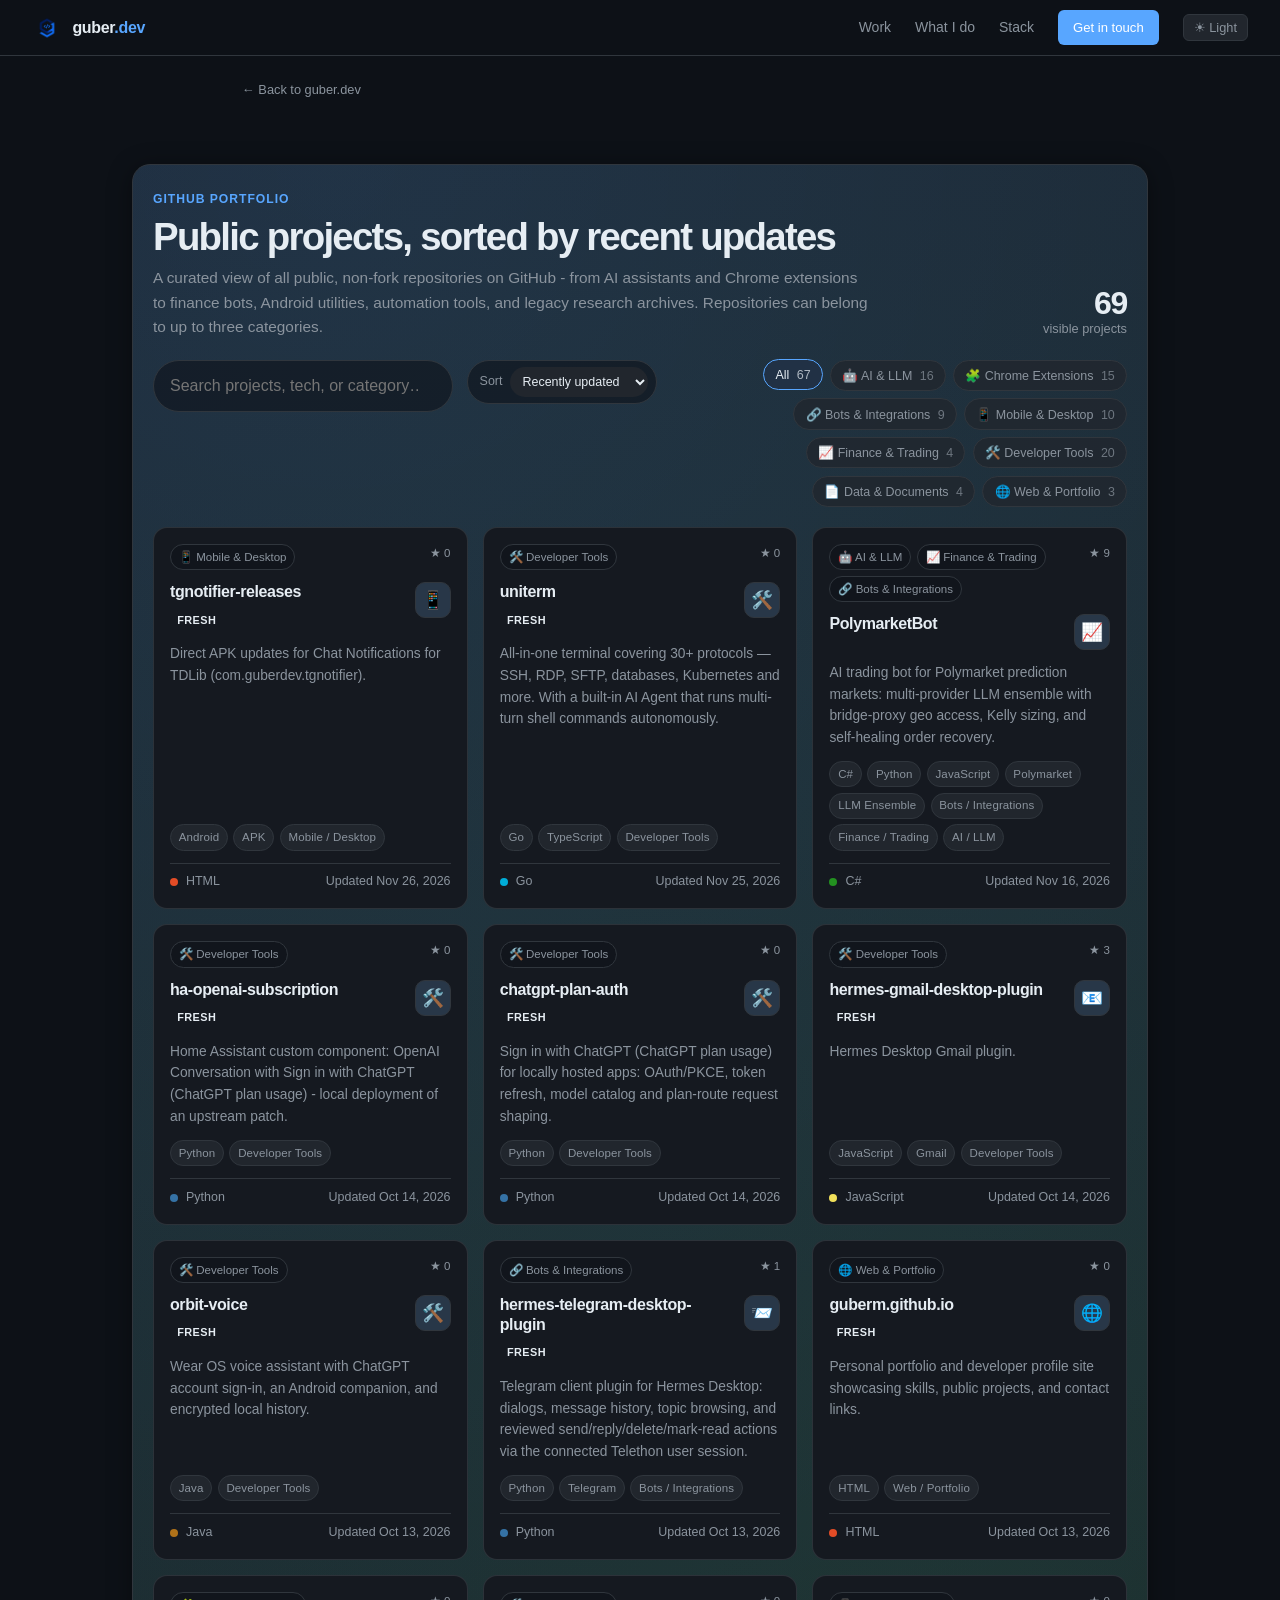
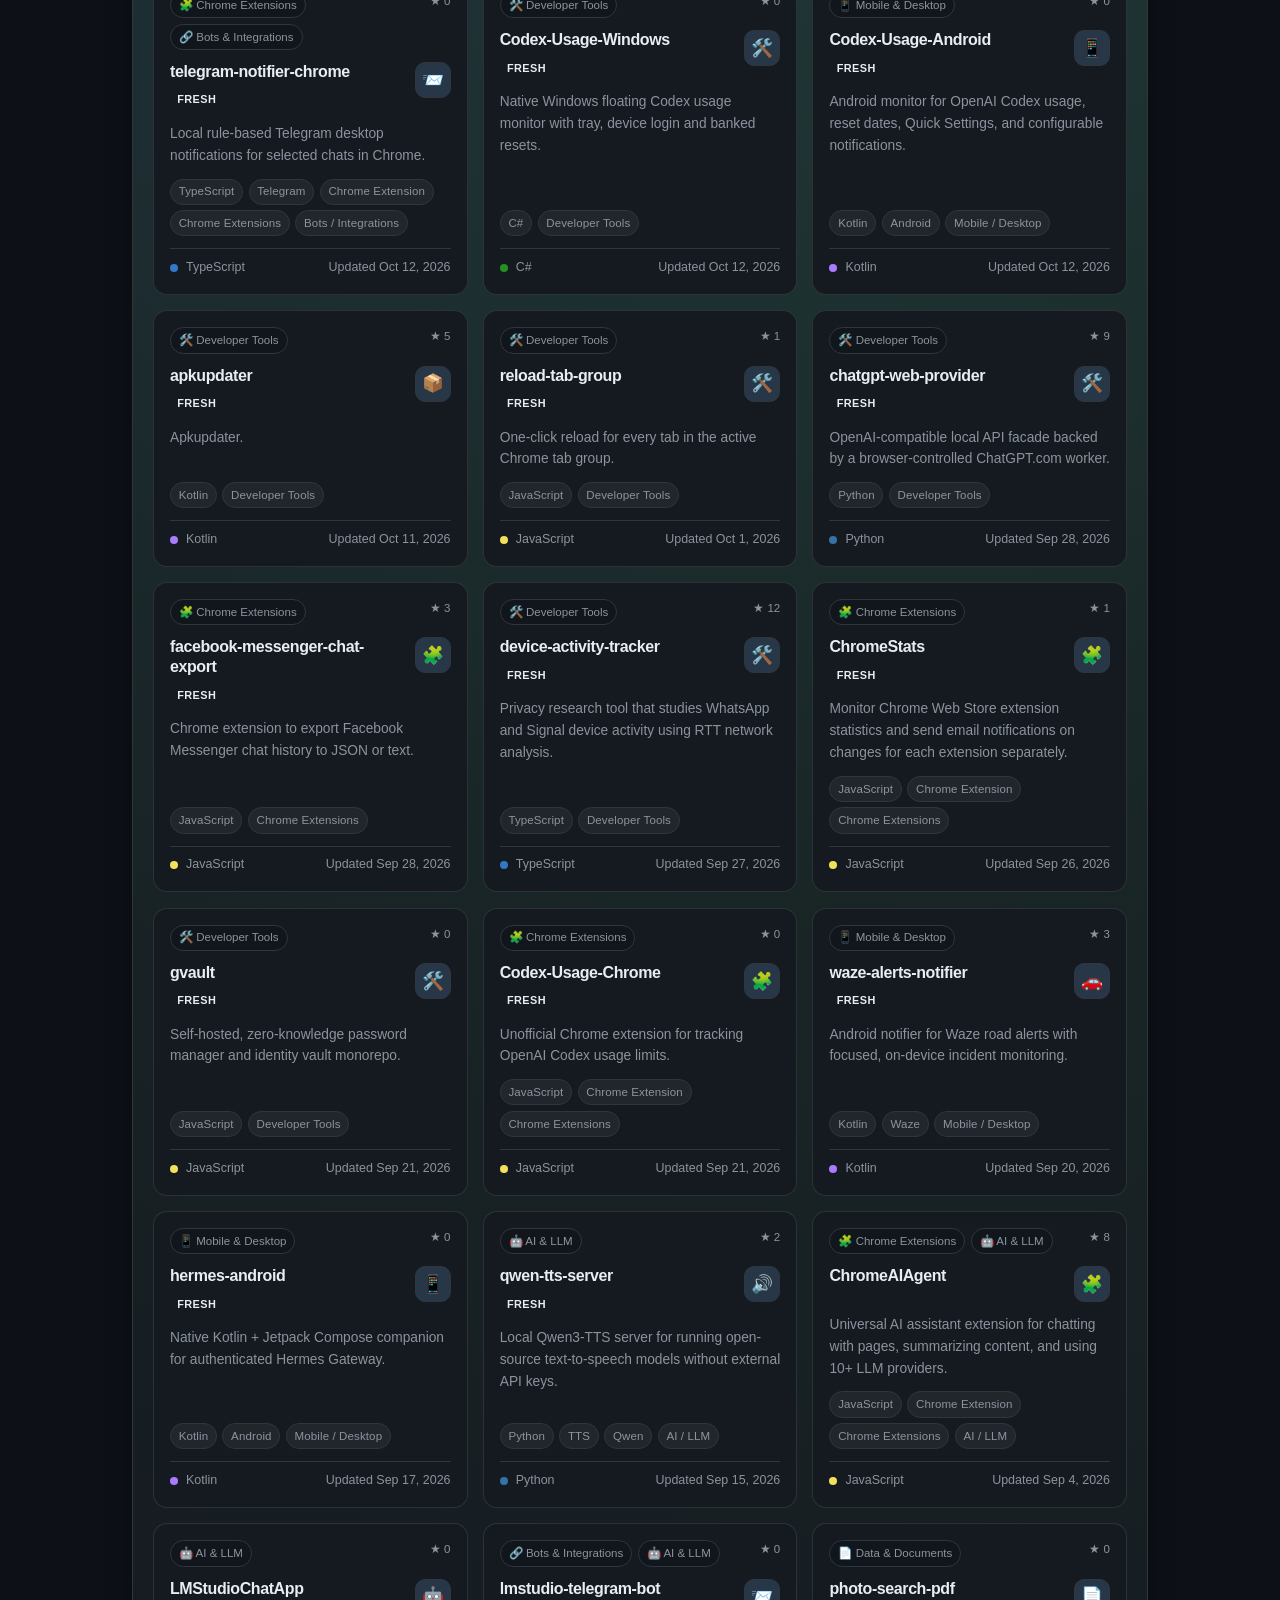
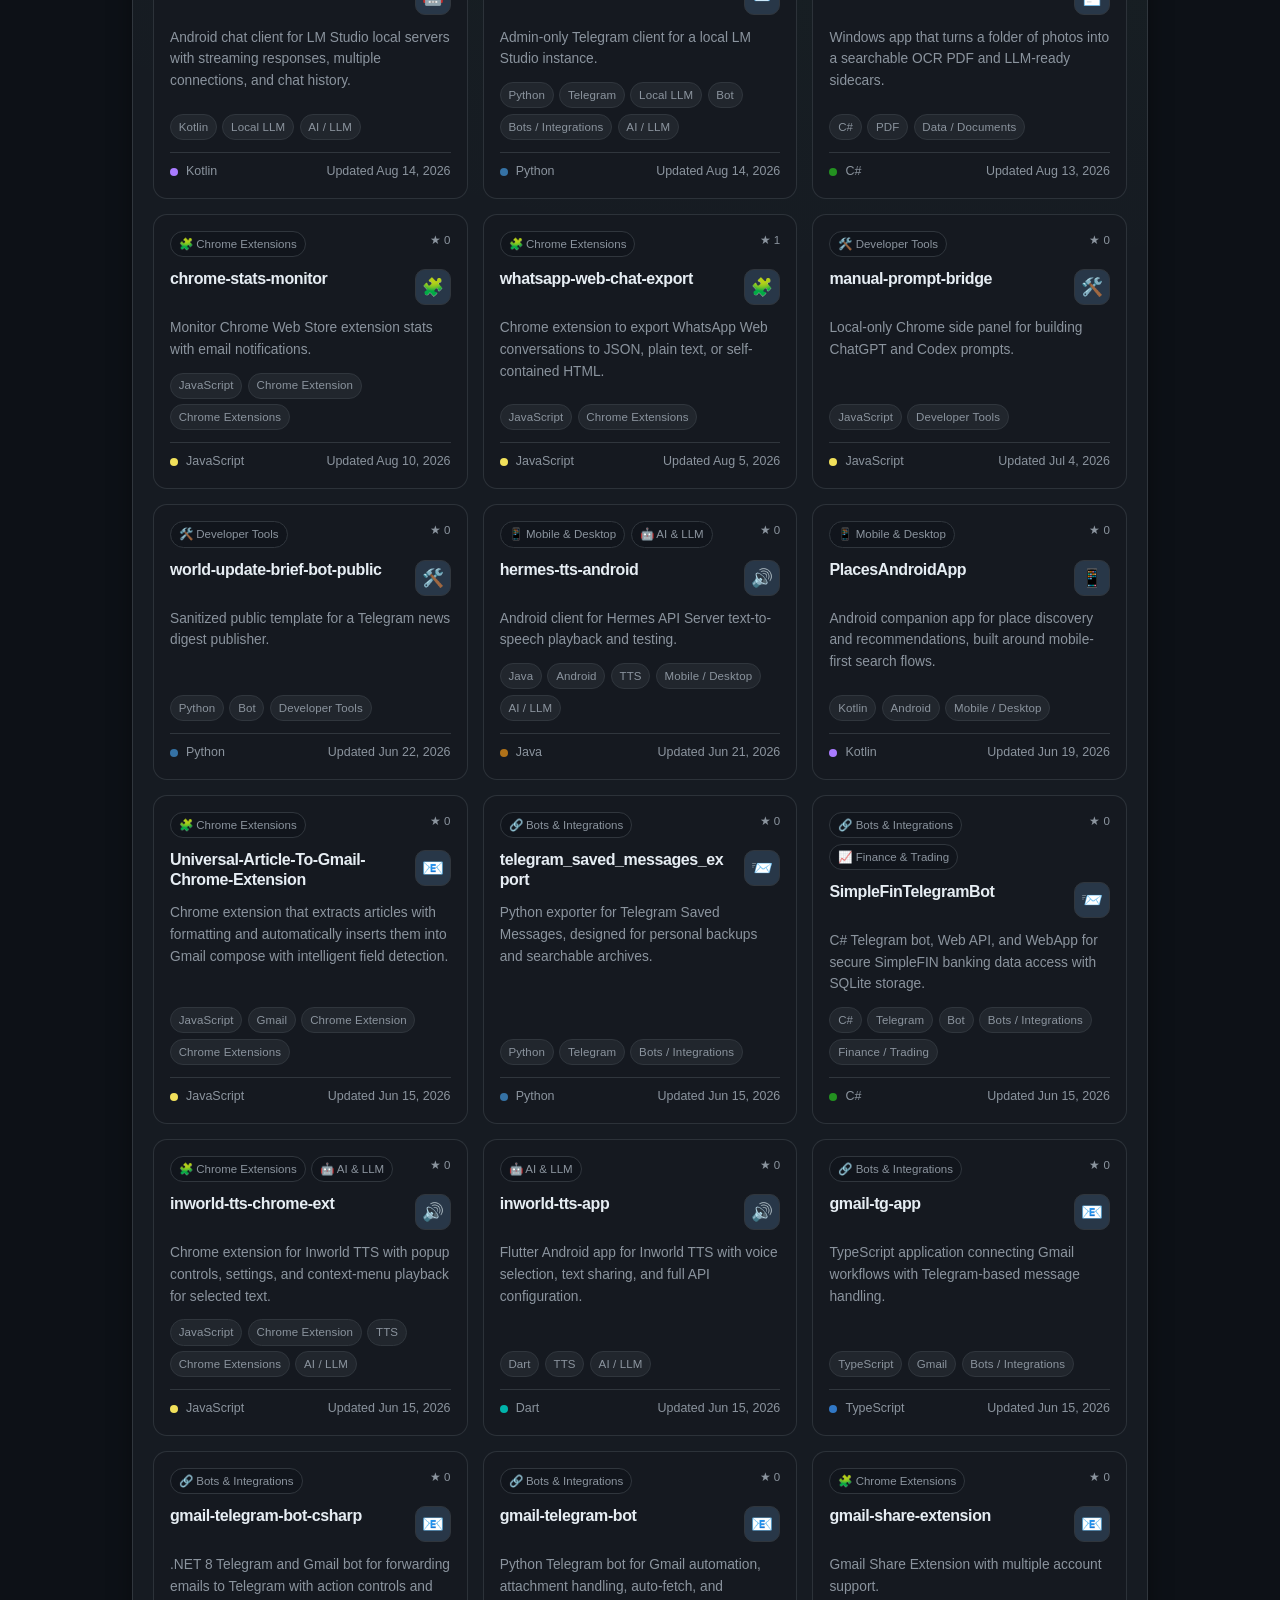
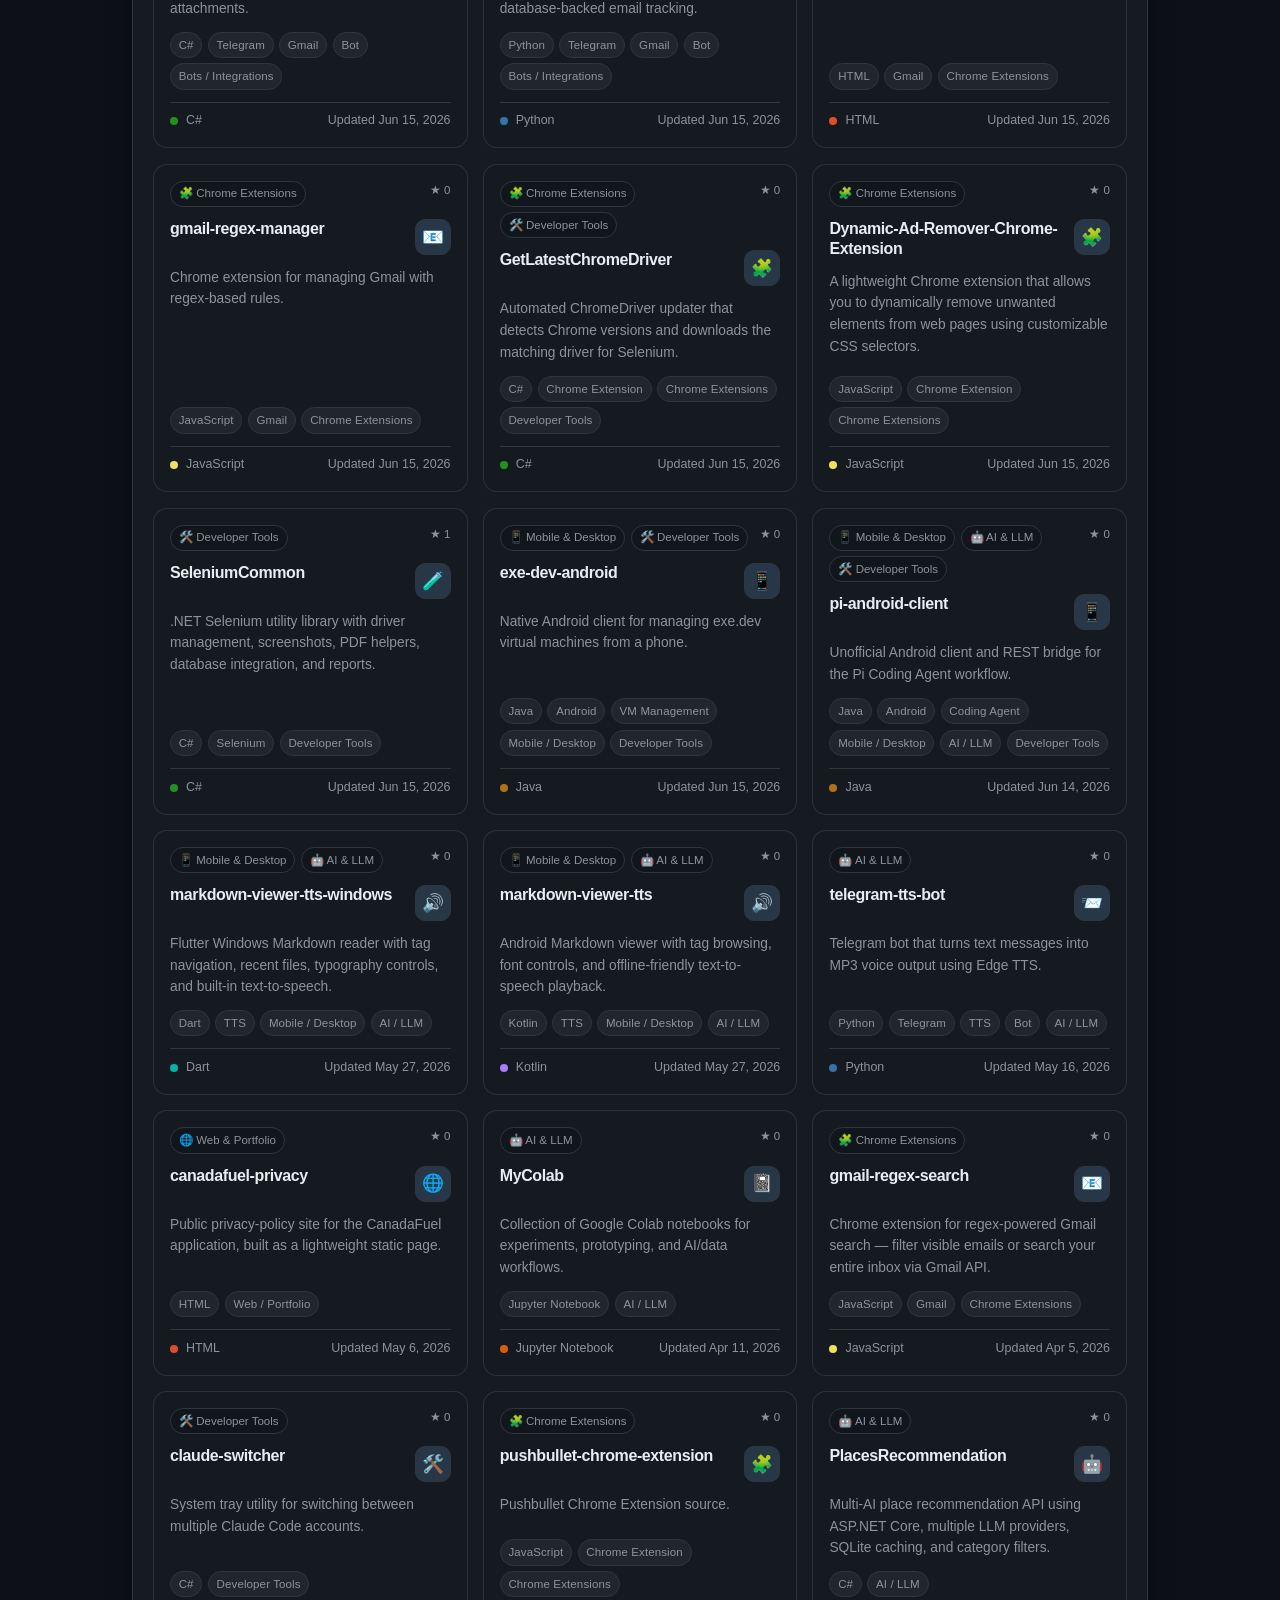
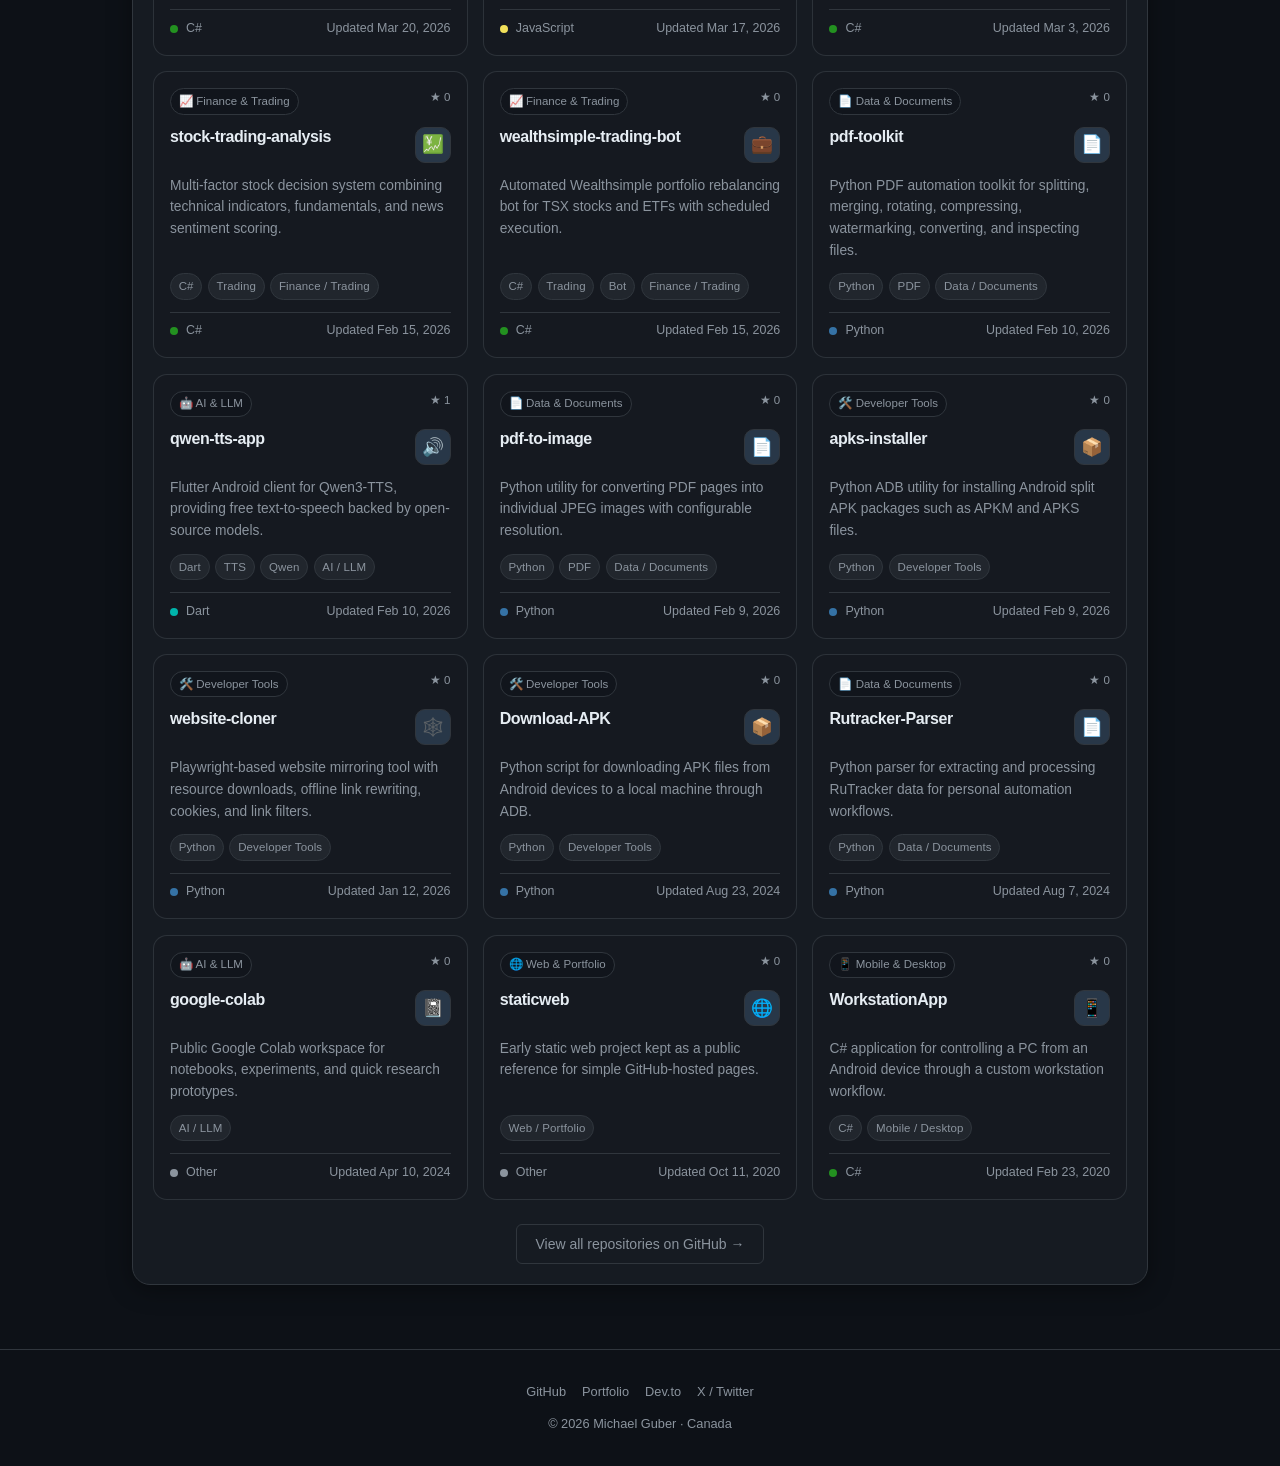
==== commit 83bedb75: "Add tgnotifier-releases and uniterm cards (repo drift from the projects watcher)" ====
--- a/projects/index.html
+++ b/projects/index.html
@@ -16,7 +16,7 @@
   <link rel="icon" type="image/png" sizes="32x32" href="/assets/favicon-32x32.png">
   <link rel="icon" type="image/png" sizes="16x16" href="/assets/favicon-16x16.png">
   <link rel="apple-touch-icon" sizes="180x180" href="/assets/apple-touch-icon.png">
-  <link rel="stylesheet" href="/assets/site.css">
+  <link rel="stylesheet" href="/assets/site.css?v=20261116b">
 </head>
 <body>
 
@@ -45,7 +45,7 @@
         <h1 class="projects-heading">Public projects, sorted by recent updates</h1>
         <p class="projects-copy">A curated view of all public, non-fork repositories on GitHub - from AI assistants and Chrome extensions to finance bots, Android utilities, automation tools, and legacy research archives. Repositories can belong to up to three categories.</p>
       </div>
-      <div class="projects-stat"><strong id="projectCounter">67</strong> visible projects</div>
+      <div class="projects-stat"><strong id="projectCounter">69</strong> visible projects</div>
     </div>
     <div class="project-controls">
       <input class="project-search" id="projectSearch" type="search" placeholder="Search projects, tech, or category…" aria-label="Search projects">
@@ -71,6 +71,56 @@
       </div>
     </div>
     <div class="projects-grid" id="projectsGrid">
+    <a class="project-card" href="https://github.com/guberm/tgnotifier-releases" target="_blank" rel="noopener" data-categories="mobile-desktop" data-primary-category="mobile-desktop" data-category-order="3" data-updated="1795734549" data-stars="0" data-name="tgnotifier-releases" data-search="tgnotifier-releases mobile &amp; desktop direct apk updates for chat notifications for tdlib (com.guberdev.tgnotifier). android android mobile / desktop">
+      <div class="project-topline">
+        <div class="project-categories">
+        <span class="project-category">📱 Mobile &amp; Desktop</span>
+        </div>
+        <span class="project-stars">★ 0</span>
+      </div>
+      <div class="project-header">
+        <div>
+          <div class="project-name">tgnotifier-releases</div>
+          <span class="project-badge">Fresh</span>
+        </div>
+        <div class="project-icon">📱</div>
+      </div>
+      <div class="project-desc">Direct APK updates for Chat Notifications for TDLib (com.guberdev.tgnotifier).</div>
+      <div class="project-tags">
+        <span class="tag">Android</span>
+        <span class="tag">APK</span>
+        <span class="tag">Mobile / Desktop</span>
+      </div>
+      <div class="project-footer">
+        <span class="lang-label"><span class="lang-dot" style="background:#E34C26"></span>HTML</span>
+        <span>Updated Nov 26, 2026</span>
+      </div>
+    </a>
+    <a class="project-card" href="https://github.com/guberm/uniterm" target="_blank" rel="noopener" data-categories="developer-tools" data-primary-category="developer-tools" data-category-order="5" data-updated="1795621474" data-stars="0" data-name="uniterm" data-search="uniterm developer tools all-in-one terminal covering 30+ protocols - ssh, rdp, sftp, databases, kubernetes and more. with a built-in ai agent that runs multi-turn shell commands autonomously. go go developer tools">
+      <div class="project-topline">
+        <div class="project-categories">
+        <span class="project-category">🛠️ Developer Tools</span>
+        </div>
+        <span class="project-stars">★ 0</span>
+      </div>
+      <div class="project-header">
+        <div>
+          <div class="project-name">uniterm</div>
+          <span class="project-badge">Fresh</span>
+        </div>
+        <div class="project-icon">🛠️</div>
+      </div>
+      <div class="project-desc">All-in-one terminal covering 30+ protocols — SSH, RDP, SFTP, databases, Kubernetes and more. With a built-in AI Agent that runs multi-turn shell commands autonomously.</div>
+      <div class="project-tags">
+        <span class="tag">Go</span>
+        <span class="tag">TypeScript</span>
+        <span class="tag">Developer Tools</span>
+      </div>
+      <div class="project-footer">
+        <span class="lang-label"><span class="lang-dot" style="background:#00ADD8"></span>Go</span>
+        <span>Updated Nov 25, 2026</span>
+      </div>
+    </a>
     <a class="project-card" href="https://github.com/guberm/ha-openai-subscription" target="_blank" rel="noopener" data-categories="developer-tools" data-primary-category="developer-tools" data-category-order="5" data-updated="1791986041" data-stars="0" data-name="ha-openai-subscription" data-search="ha-openai-subscription developer tools home assistant custom component: openai conversation with sign in with chatgpt (chatgpt plan usage) - local deployment of an upstream patch. python python developer tools">
       <div class="project-topline">
         <div class="project-categories">
@@ -1741,7 +1791,7 @@
   <p>© 2026 Michael Guber · Canada</p>
 </footer>
 
-<script src="/assets/site.js"></script>
+<script src="/assets/site.js?v=20261116b"></script>
 <script>
 // Project filters, search, and sorting
   const projectCards = Array.from(document.querySelectorAll('.project-card'));
@@ -1787,5 +1837,22 @@
   if (projectSort) projectSort.addEventListener('change', () => { sortProjectCards(); applyProjectFilters(); });
   sortProjectCards();
 </script>
+<!-- self-hosted analytics beacon (guber.dev) -->
+<script>
+(function () {
+  var go = function () {
+    var l = location, d = document, n = navigator, s = screen;
+    var dev = /Mobi|Android/i.test(n.userAgent) ? "mobile" : (Math.min(s.width, s.height) <= 500 ? "mobile" : (window.matchMedia && matchMedia("(pointer:coarse)").matches ? "tablet" : "desktop"));
+    var seen = 0; try { seen = localStorage.getItem("ga_seen") ? "1" : "0"; localStorage.setItem("ga_seen", "1"); } catch (e) {}
+    var p = new URLSearchParams({ site: l.hostname, path: l.pathname + l.search, ref: d.referrer || "",
+      lang: n.language || "", tz: Intl.DateTimeFormat().resolvedOptions().timeZone || "",
+      sw: s.width + "x" + s.height, dev: dev, ret: seen, hr: String(new Date().getHours()) });
+    p.set("r", Math.random());
+    new Image().src = "https://form.guber.dev/hit?" + p.toString();
+  };
+  if (document.readyState === "loading") document.addEventListener("DOMContentLoaded", go);
+  else go();
+})();
+</script>
 </body>
 </html>
--- a/assets/site.css
+++ b/assets/site.css
@@ -498,6 +498,8 @@
 .app-cards-compact .app-card { padding: 0.85rem; gap: 0.5rem; }
 .app-cards-compact .app-desc { font-size: 0.8rem; }
 .apps-subheading { margin: 1.6rem 0 0.2rem; font-size: 1.05rem; letter-spacing: -0.02em; }
+.apps-group { margin-top: 1.5rem; padding-top: 1.3rem; border-top: 1px solid var(--border); }
+.apps-group .apps-subheading { margin-top: 0; }
 .apps-subcopy { color: var(--text-muted); font-size: 0.88rem; }
 
 /* ---- landing: stack ---- */
@@ -566,7 +568,7 @@
 .hero h1, .apps-heading, .product-title { text-wrap: balance; }
 
 /* separated, not whitespace-only, meta row on the work cards */
-.work-card-cols span + span::before { content: "\00b7 "; }
+.work-card-cols span:not(:last-child)::after { content: "·"; color: var(--text-muted); opacity: 0.75; margin-left: 0.35rem; }
 
 @media (max-width: 900px) {
   .app-cards-compact { grid-template-columns: repeat(2, minmax(0, 1fr)); }
@@ -586,3 +588,63 @@
   .work-actions .app-cta { flex: none; }
   .hero-links { grid-template-columns: 1fr; }
 }
+
+/* ---- contact form ---- */
+.contact-form { max-width: 640px; margin: 0 auto; text-align: left; }
+.cf-grid { display: grid; grid-template-columns: repeat(2, minmax(0, 1fr)); gap: 0.85rem; }
+.cf-field { display: flex; flex-direction: column; gap: 0.35rem; margin-bottom: 0.85rem; }
+.cf-field label { color: var(--text-muted); font-size: 0.8rem; }
+.cf-field input, .cf-field textarea {
+  width: 100%;
+  border: 1px solid var(--border);
+  border-radius: 8px;
+  background: color-mix(in srgb, var(--bg) 58%, transparent);
+  color: var(--text);
+  padding: 0.7rem 0.85rem;
+  font: inherit;
+  font-size: 0.92rem;
+  outline: none;
+  transition: border-color 0.2s, box-shadow 0.2s;
+}
+.cf-field textarea { resize: vertical; min-height: 7.5rem; }
+.cf-field input:focus, .cf-field textarea:focus { border-color: var(--accent); box-shadow: 0 0 0 4px color-mix(in srgb, var(--accent) 20%, transparent); }
+.cf-field input::placeholder, .cf-field textarea::placeholder { color: color-mix(in srgb, var(--text-muted) 72%, transparent); }
+.cf-actions { display: flex; align-items: center; gap: 0.85rem; flex-wrap: wrap; }
+.contact-form .btn { cursor: pointer; }
+.contact-form .btn[disabled] { opacity: 0.6; cursor: default; transform: none; }
+.cf-hint { color: var(--text-muted); font-size: 0.8rem; }
+.cf-captcha { margin-bottom: 1rem; }
+.cf-captcha .cf-turnstile { min-height: 65px; }
+.cf-robot {
+  margin-top: 0.9rem;
+  padding: 0.7rem 0.9rem;
+  border: 1px solid color-mix(in srgb, var(--accent3) 55%, var(--border));
+  border-radius: 10px;
+  background: color-mix(in srgb, var(--accent3) 12%, transparent);
+  font-size: 0.88rem;
+}
+.cf-sent {
+  margin-top: 1rem;
+  padding: 0.7rem 0.9rem;
+  border: 1px solid color-mix(in srgb, var(--accent2) 55%, var(--border));
+  border-radius: 8px;
+  background: color-mix(in srgb, var(--accent2) 12%, transparent);
+  font-size: 0.88rem;
+}
+.contact-alt {
+  display: flex;
+  align-items: center;
+  justify-content: center;
+  gap: 0.6rem;
+  flex-wrap: wrap;
+  margin-top: 1.6rem;
+  padding-top: 1.3rem;
+  border-top: 1px solid var(--border);
+  color: var(--text-muted);
+  font-size: 0.88rem;
+}
+.contact-alt .contact-email { margin-bottom: 0; font-size: clamp(1rem, 2.5vw, 1.2rem); }
+
+@media (max-width: 640px) {
+  .cf-grid { grid-template-columns: 1fr; }
+}
